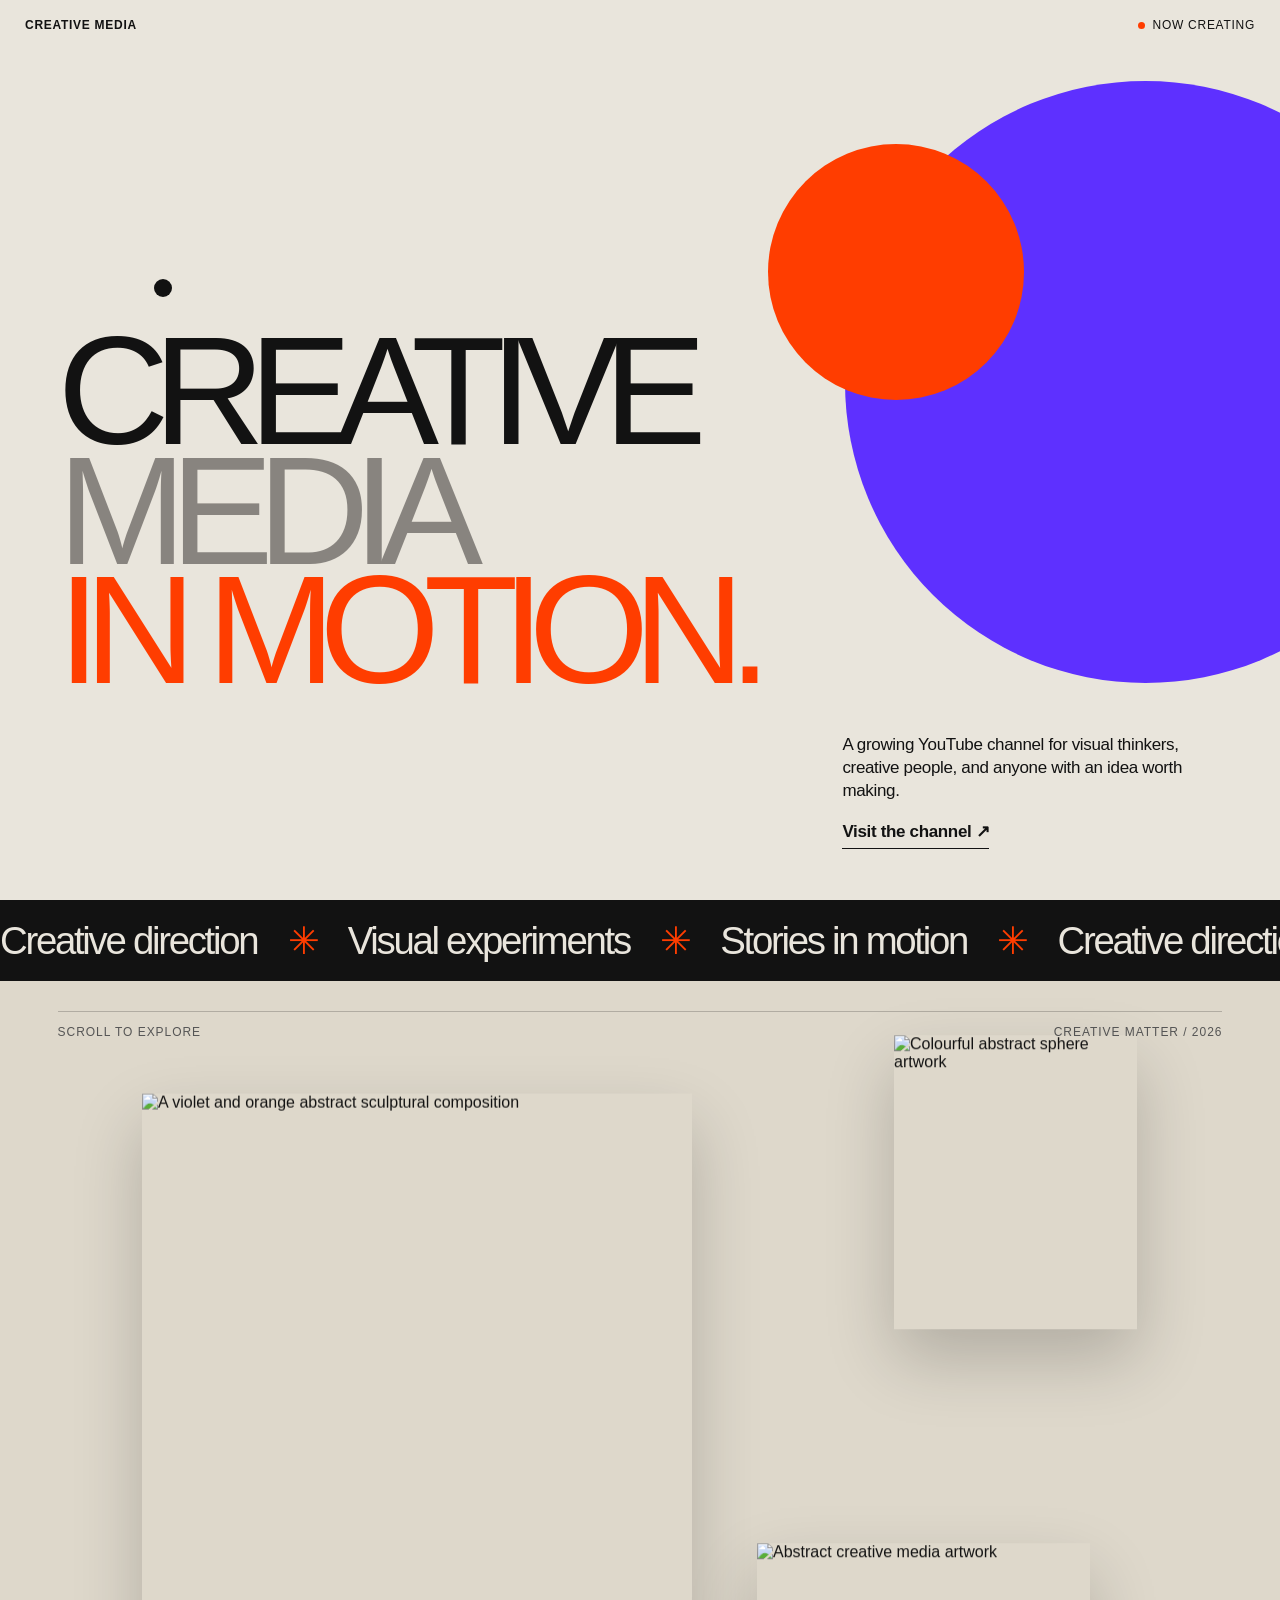
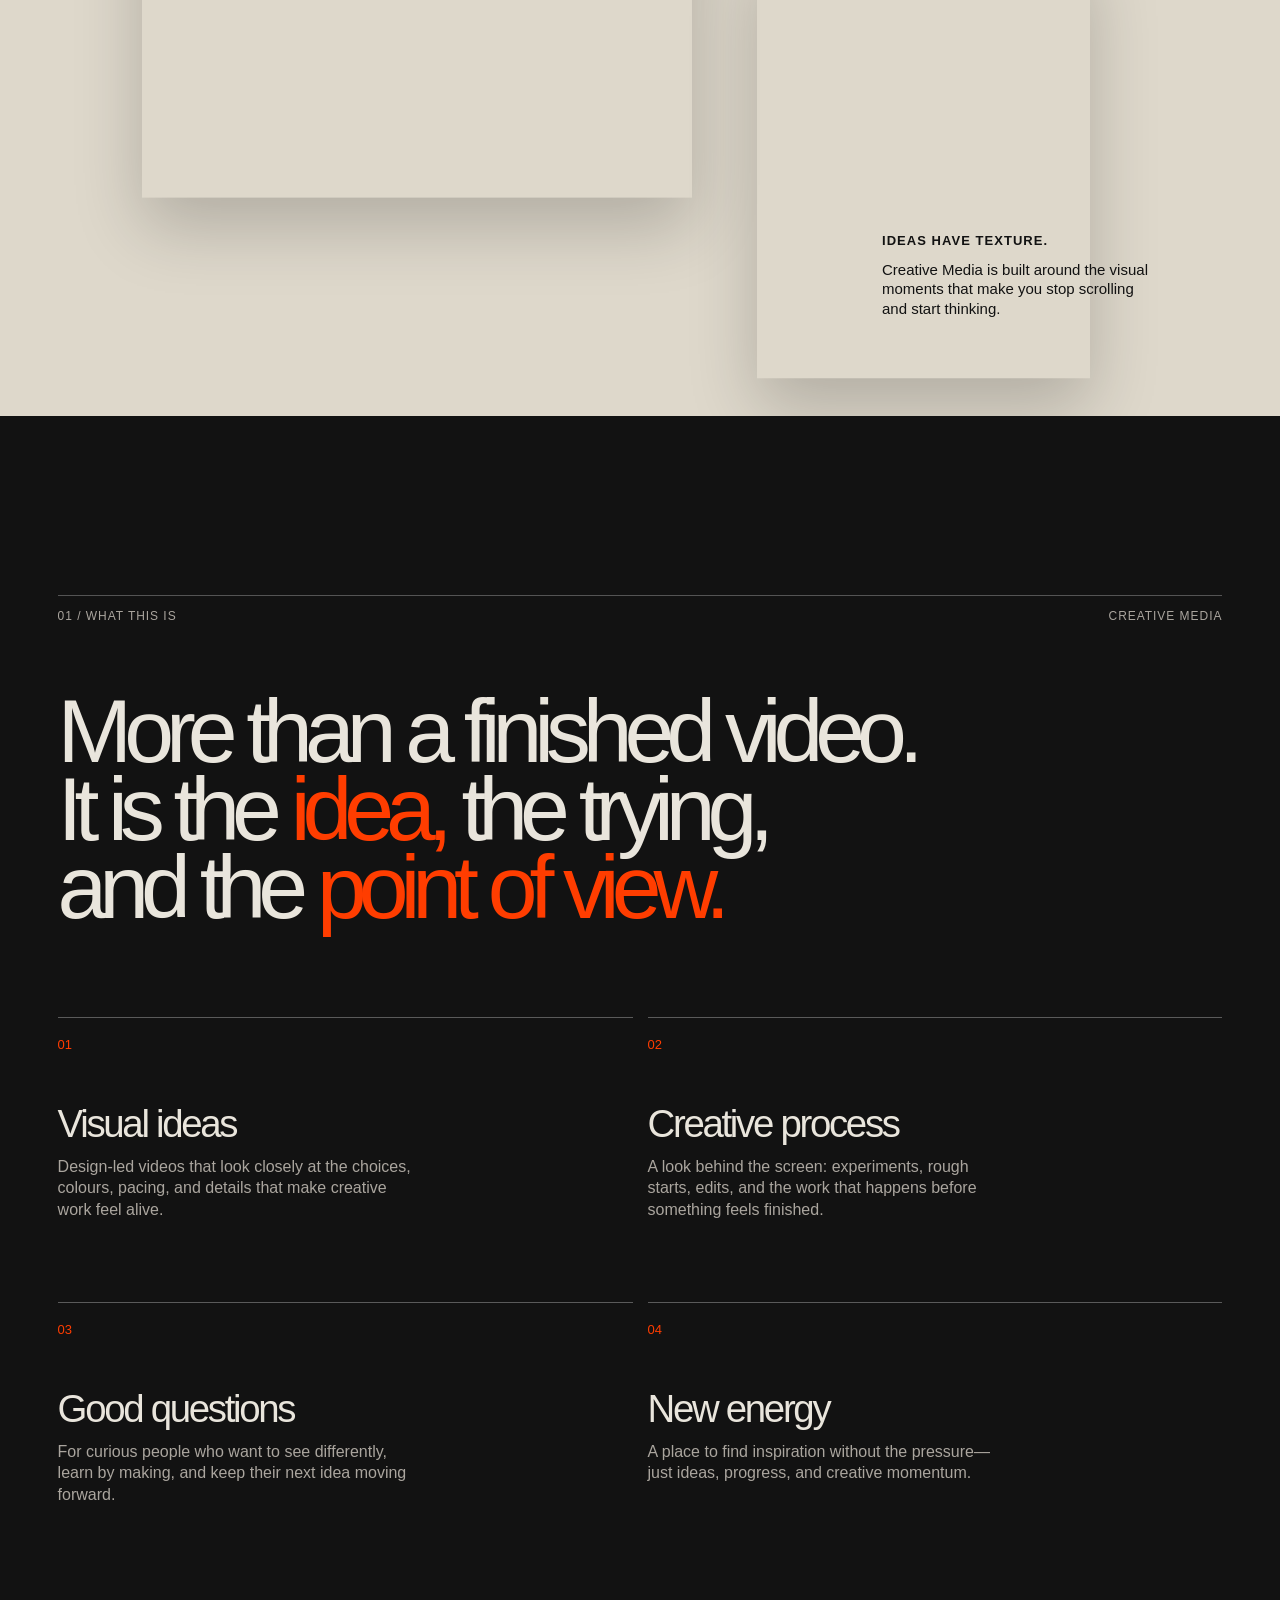
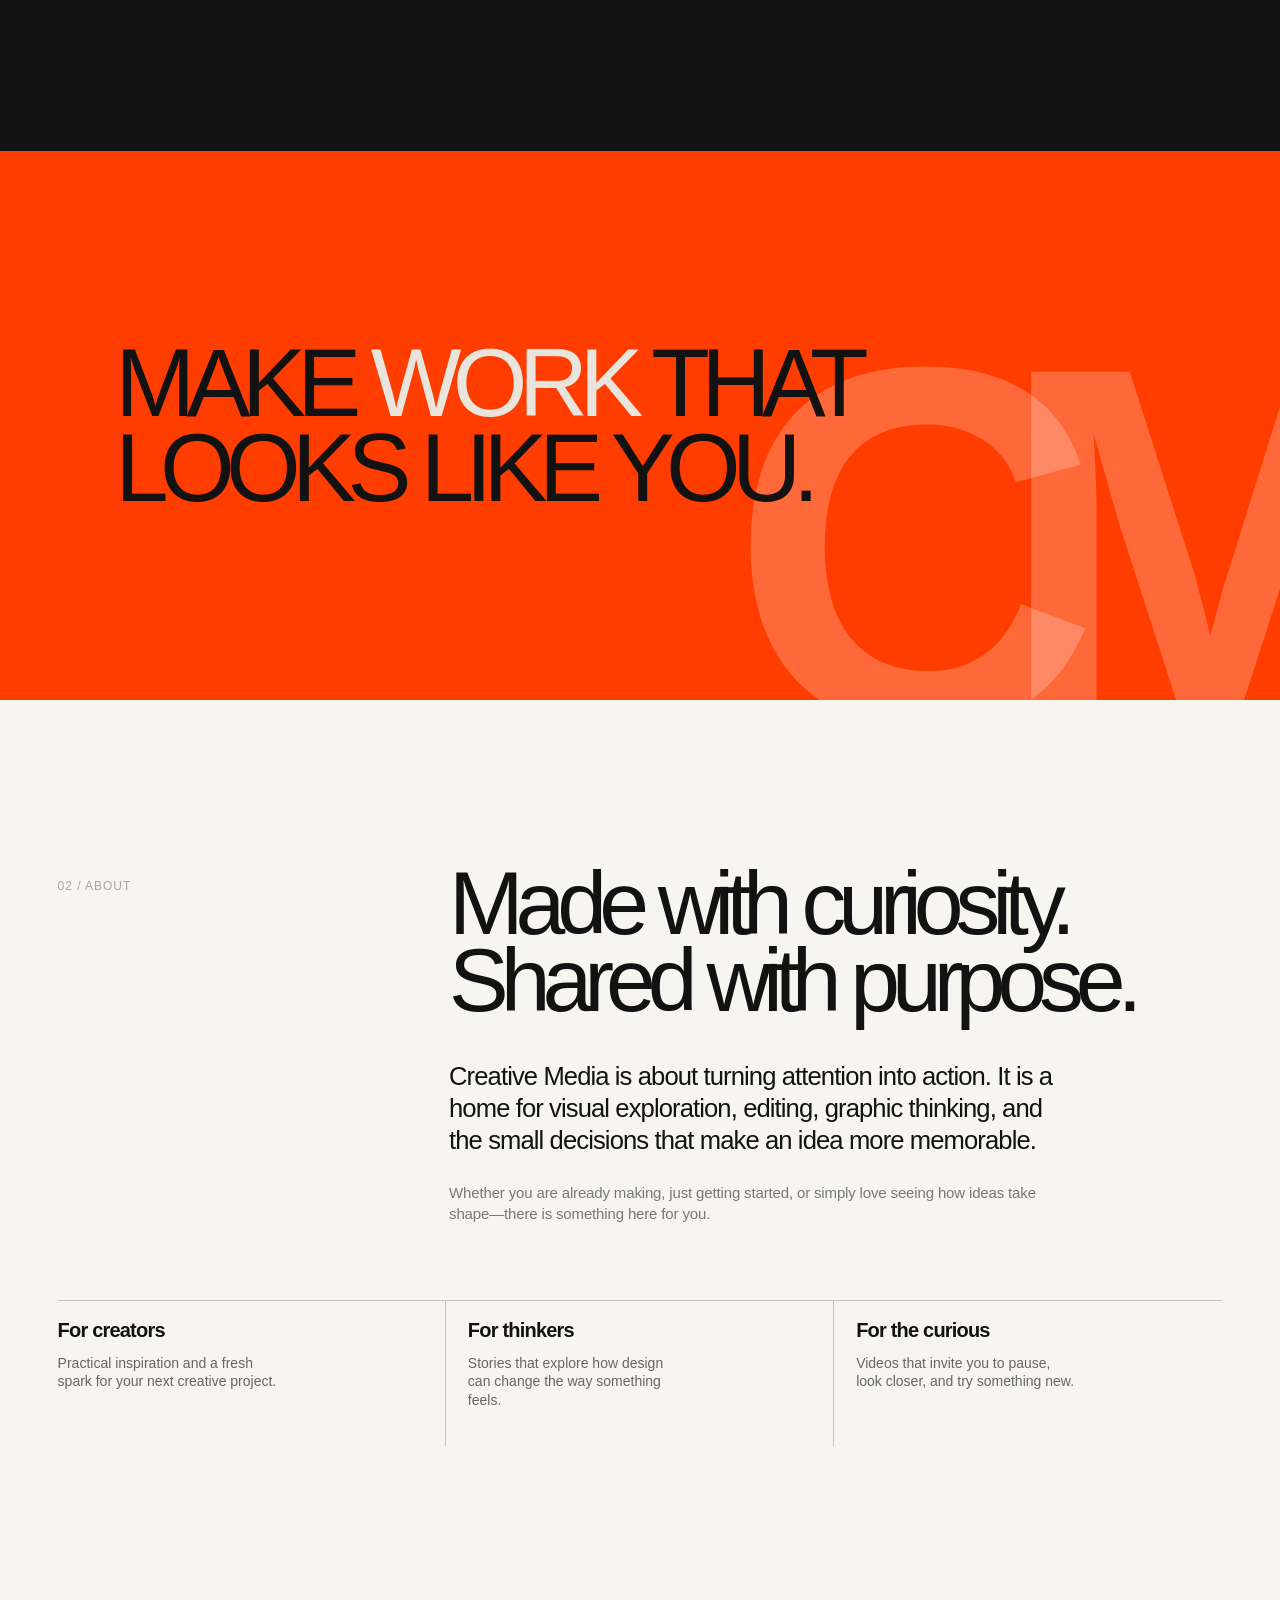
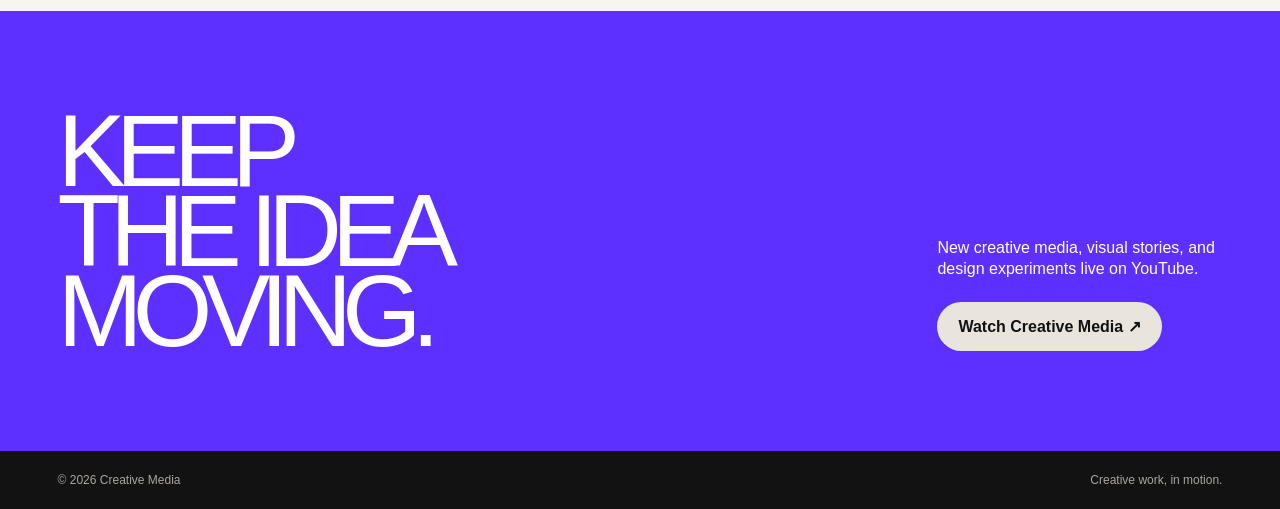
==== index.html @ ca5fa1f1 "Add files via upload" ====
<!doctype html>
<html lang="en">
<head>
  <meta charset="UTF-8" />
  <meta name="viewport" content="width=device-width, initial-scale=1.0" />
  <meta name="description" content="Creative Media: creative direction, visual experiments and stories in motion." />
  <title>Creative Media — Creative work, in motion.</title>
  <style>
    :root { --ink:#121212; --cream:#e9e5dc; --orange:#ff3d00; --violet:#5e30ff; --line:rgba(18,18,18,.22); }
    * { box-sizing:border-box } html { scroll-behavior:smooth } body { margin:0; overflow-x:hidden; color:var(--ink); background:var(--cream); font-family:Arial,Helvetica,sans-serif } a { color:inherit }
    .top { display:flex; justify-content:space-between; align-items:center; padding:18px 25px; font-size:12px; text-transform:uppercase; letter-spacing:.06em; position:absolute; width:100%; z-index:5; }.mark { font-weight:700; text-decoration:none }.live { display:flex; align-items:center; gap:8px }.live:before { content:""; width:7px; height:7px; border-radius:50%; background:var(--orange); animation:pulse 1.8s infinite }
    .hero { min-height:100vh; background:var(--cream); position:relative; overflow:hidden; display:flex; flex-direction:column; justify-content:end; padding:96px 4.5vw 4vw }.hero h1 { max-width:1280px; z-index:2; margin:0; font-weight:500; font-size:clamp(4.3rem,12.1vw,13rem); letter-spacing:-.105em; line-height:.77 }.hero h1 .soft { color:#88847f }.hero h1 .orange { color:var(--orange) }.hero-copy { position:relative; z-index:2; max-width:380px; margin:45px 0 0 auto; font-size:17px; line-height:1.35; letter-spacing:-.02em }.hero-copy a { display:inline-block; margin-top:18px; border-bottom:1px solid var(--ink); padding-bottom:4px; text-decoration:none; font-weight:bold }.hero-copy a:hover { color:var(--orange); border-color:var(--orange) }
    .shape { position:absolute; border-radius:50%; pointer-events:none }.shape-a { width:min(47vw,660px); height:min(47vw,660px); background:var(--violet); top:9%; right:-13%; animation:float 11s ease-in-out infinite }.shape-b { width:min(20vw,280px); height:min(20vw,280px); background:var(--orange); top:16%; right:20%; animation:float 9s ease-in-out -3s infinite }.shape-c { width:18px; height:18px; background:#111; top:31%; left:12%; animation:drift 8s ease-in-out infinite }
    .ticker { color:var(--cream); background:var(--ink); overflow:hidden; white-space:nowrap; padding:18px 0; font-size:clamp(1.5rem,3vw,3rem); letter-spacing:-.06em }.ticker span { display:inline-block; animation:marquee 18s linear infinite }.ticker b { color:var(--orange); font-weight:500; padding:0 22px }
    .float-gallery { min-height:115vh; position:relative; overflow:hidden; background:#ded8cb; padding:30px 4.5vw }.float-gallery .section-label { position:relative; z-index:2; border-color:var(--line); color:#555 }.floating-image { position:absolute; display:block; overflow:hidden; box-shadow:0 30px 65px rgba(0,0,0,.2); will-change:transform }.floating-image img { display:block; width:100%; height:100%; object-fit:cover }.float-one { width:min(43vw,590px); height:min(55vw,720px); top:17%; left:8%; z-index:1 }.float-two { width:min(26vw,355px); height:min(34vw,470px); top:42%; left:56%; z-index:3 }.float-three { width:min(19vw,250px); height:min(23vw,310px); top:8%; right:8%; z-index:2 }.float-three img { object-position:80% center }.gallery-caption { position:absolute; z-index:4; right:10%; bottom:8%; max-width:270px; font-size:15px; line-height:1.3 }.gallery-caption b { display:block; margin-bottom:10px; font-size:13px; text-transform:uppercase; letter-spacing:.08em }
    .intro { padding:clamp(90px,14vw,190px) 4.5vw; background:var(--ink); color:var(--cream) }.section-label { display:flex; justify-content:space-between; border-top:1px solid rgba(255,255,255,.28); padding-top:13px; color:#aaa59e; font-size:12px; text-transform:uppercase; letter-spacing:.08em }.intro h2 { max-width:1050px; margin:70px 0 0; font-weight:400; font-size:clamp(3rem,7vw,8rem); letter-spacing:-.09em; line-height:.87 }.intro h2 em { color:var(--orange); font-style:normal }.intro-grid { display:grid; grid-template-columns:1fr 1fr; gap:15px; margin-top:90px }.info { min-height:270px; border-top:1px solid rgba(255,255,255,.3); padding-top:17px }.info .number { color:var(--orange); font-size:13px }.info h3 { max-width:330px; margin:54px 0 14px; font-size:clamp(1.65rem,3vw,3rem); letter-spacing:-.06em; line-height:.9; font-weight:500 }.info p { max-width:360px; margin:0; color:#aaa59e; font-size:16px; line-height:1.35 }
    .statement { padding:clamp(100px,15vw,190px) 9vw; position:relative; background:var(--orange); overflow:hidden }.statement:after { content:"CM"; position:absolute; right:-.08em; bottom:-.2em; color:rgba(255,255,255,.22); font-size:clamp(16rem,40vw,42rem); font-weight:bold; letter-spacing:-.2em; line-height:1 }.statement p { position:relative; z-index:1; max-width:900px; margin:0; font-size:clamp(3rem,7.5vw,8.2rem); letter-spacing:-.09em; line-height:.88 }.statement p span { color:var(--cream) }
    .about { padding:clamp(90px,13vw,165px) 4.5vw; background:#f7f5ef }.about-grid { display:grid; grid-template-columns:.6fr 1.4fr; gap:60px }.about h2 { max-width:770px; margin:0; font-weight:500; font-size:clamp(3.2rem,7vw,7rem); letter-spacing:-.09em; line-height:.86 }.about-copy { max-width:610px; margin-top:42px; font-size:clamp(1.12rem,2vw,1.65rem); line-height:1.25; letter-spacing:-.035em }.about-copy small { display:block; margin-top:25px; color:#777; font-size:15px; line-height:1.4; letter-spacing:-.01em }.facts { margin-top:76px; display:grid; grid-template-columns:repeat(3,1fr); border-top:1px solid var(--line) }.fact { min-height:145px; padding:18px 22px 0 0; border-right:1px solid var(--line) }.fact:not(:first-child) { padding-left:22px }.fact:last-child { border:0 }.fact b { display:block; font-size:20px; letter-spacing:-.04em }.fact span { display:block; margin-top:12px; max-width:220px; font-size:14px; line-height:1.3; color:#666 }
    .watch { padding:100px 4.5vw; background:var(--violet); color:#fff; display:grid; grid-template-columns:1fr auto; align-items:end; gap:40px }.watch h2 { max-width:700px; margin:0; font-size:clamp(3.8rem,8vw,8rem); letter-spacing:-.1em; line-height:.78; font-weight:500 }.watch p { max-width:285px; margin:0 0 22px; font-size:16px; line-height:1.35 }.button { display:inline-flex; padding:15px 21px; border-radius:50px; color:var(--ink); background:var(--cream); text-decoration:none; font-weight:bold; transition:transform .2s }.button:hover { transform:translateY(-4px) } footer { display:flex; justify-content:space-between; padding:22px 4.5vw; font-size:12px; background:var(--ink); color:#aaa59e }
    @keyframes float { 50% { transform:translate(-20px,28px) scale(1.08) } } @keyframes drift { 50% { transform:translate(42px,-35px) } } @keyframes pulse { 50% { transform:scale(.45); opacity:.35 } } @keyframes marquee { to { transform:translateX(-50%) } } @media(prefers-reduced-motion:reduce){*{animation-duration:.001ms!important;scroll-behavior:auto!important}}
    @media(max-width:700px){.top{padding:17px}.hero,.intro,.about,.watch,.float-gallery{padding-left:20px;padding-right:20px}.hero{min-height:760px;padding-bottom:38px}.hero h1{font-size:clamp(4.1rem,17vw,7rem)}.shape-a{width:75vw;height:75vw;right:-24%;top:13%}.shape-b{width:34vw;height:34vw;right:15%;top:21%}.hero-copy{margin-top:44px;font-size:16px}.float-gallery{min-height:790px}.float-one{width:62vw;height:82vw;left:5%;top:18%}.float-two{width:43vw;height:57vw;left:50%;top:47%}.float-three{width:31vw;height:39vw;right:5%;top:9%}.gallery-caption{left:20px;right:auto;bottom:5%;max-width:225px}.intro-grid,.about-grid{grid-template-columns:1fr;gap:25px}.intro h2{margin-top:45px}.info h3{margin-top:32px}.facts{grid-template-columns:1fr;margin-top:48px}.fact,.fact:not(:first-child){min-height:auto;padding:18px 0;border-right:0;border-bottom:1px solid var(--line)}.watch{grid-template-columns:1fr}.watch p{margin:0}.statement{padding-left:20px;padding-right:20px}footer{padding:20px;gap:10px;flex-direction:column}}
  </style>
</head>
<body>
  <header class="top"><a class="mark" href="#top">Creative Media</a><span class="live">Now creating</span></header>
  <main id="top">
    <section class="hero"><i class="shape shape-a"></i><i class="shape shape-b"></i><i class="shape shape-c"></i><h1>CREATIVE<br /><span class="soft">MEDIA</span><br /><span class="orange">IN MOTION.</span></h1><div class="hero-copy">A growing YouTube channel for visual thinkers, creative people, and anyone with an idea worth making.<br /><a href="https://www.youtube.com/@CreativeMedia1290" target="_blank" rel="noopener">Visit the channel ↗</a></div></section>
    <div class="ticker"><span>Creative direction <b>✳</b> Visual experiments <b>✳</b> Stories in motion <b>✳</b> Creative direction <b>✳</b> Visual experiments <b>✳</b> Stories in motion <b>✳</b></span></div>
    <section class="float-gallery" aria-label="Creative Media visual world"><div class="section-label"><span>Scroll to explore</span><span>Creative matter / 2026</span></div><figure class="floating-image float-one" data-float="-0.13"><img src="assets/creative-orbit.png" alt="A violet and orange abstract sculptural composition" /></figure><figure class="floating-image float-two" data-float="0.1"><img src="assets/creative-orbit.png" alt="Abstract creative media artwork" /></figure><figure class="floating-image float-three" data-float="-0.08"><img src="assets/creative-orbit.png" alt="Colourful abstract sphere artwork" /></figure><p class="gallery-caption"><b>Ideas have texture.</b>Creative Media is built around the visual moments that make you stop scrolling and start thinking.</p></section>
    <section class="intro"><div class="section-label"><span>01 / What this is</span><span>Creative Media</span></div><h2>More than a finished video.<br />It is the <em>idea,</em> the trying,<br />and the <em>point of view.</em></h2><div class="intro-grid"><article class="info"><span class="number">01</span><h3>Visual ideas</h3><p>Design-led videos that look closely at the choices, colours, pacing, and details that make creative work feel alive.</p></article><article class="info"><span class="number">02</span><h3>Creative process</h3><p>A look behind the screen: experiments, rough starts, edits, and the work that happens before something feels finished.</p></article><article class="info"><span class="number">03</span><h3>Good questions</h3><p>For curious people who want to see differently, learn by making, and keep their next idea moving forward.</p></article><article class="info"><span class="number">04</span><h3>New energy</h3><p>A place to find inspiration without the pressure—just ideas, progress, and creative momentum.</p></article></div></section>
    <section class="statement"><p>MAKE <span>WORK</span> THAT LOOKS LIKE YOU.</p></section>
    <section class="about"><div class="about-grid"><div class="section-label"><span>02 / About</span></div><div><h2>Made with curiosity. Shared with purpose.</h2><div class="about-copy">Creative Media is about turning attention into action. It is a home for visual exploration, editing, graphic thinking, and the small decisions that make an idea more memorable.<small>Whether you are already making, just getting started, or simply love seeing how ideas take shape—there is something here for you.</small></div></div></div><div class="facts"><div class="fact"><b>For creators</b><span>Practical inspiration and a fresh spark for your next creative project.</span></div><div class="fact"><b>For thinkers</b><span>Stories that explore how design can change the way something feels.</span></div><div class="fact"><b>For the curious</b><span>Videos that invite you to pause, look closer, and try something new.</span></div></div></section>
    <section class="watch"><h2>KEEP<br />THE IDEA<br />MOVING.</h2><div><p>New creative media, visual stories, and design experiments live on YouTube.</p><a class="button" href="https://www.youtube.com/@CreativeMedia1290" target="_blank" rel="noopener">Watch Creative Media ↗</a></div></section>
  </main>
  <footer><span>© 2026 Creative Media</span><span>Creative work, in motion.</span></footer>
  <script>
    (() => {
      if (window.matchMedia('(prefers-reduced-motion: reduce)').matches) return;
      const items = document.querySelectorAll('[data-float]');
      let ticking = false;
      const update = () => {
        const mid = window.innerHeight / 2;
        items.forEach((item) => {
          const amount = Number(item.dataset.float) || 0;
          const offset = (item.getBoundingClientRect().top - mid) * amount;
          item.style.transform = `translate3d(0, ${offset.toFixed(1)}px, 0)`;
        });
        ticking = false;
      };
      const requestUpdate = () => { if (!ticking) { ticking = true; requestAnimationFrame(update); } };
      window.addEventListener('scroll', requestUpdate, { passive: true });
      window.addEventListener('resize', requestUpdate);
      requestUpdate();
    })();
  </script>
</body>
</html>
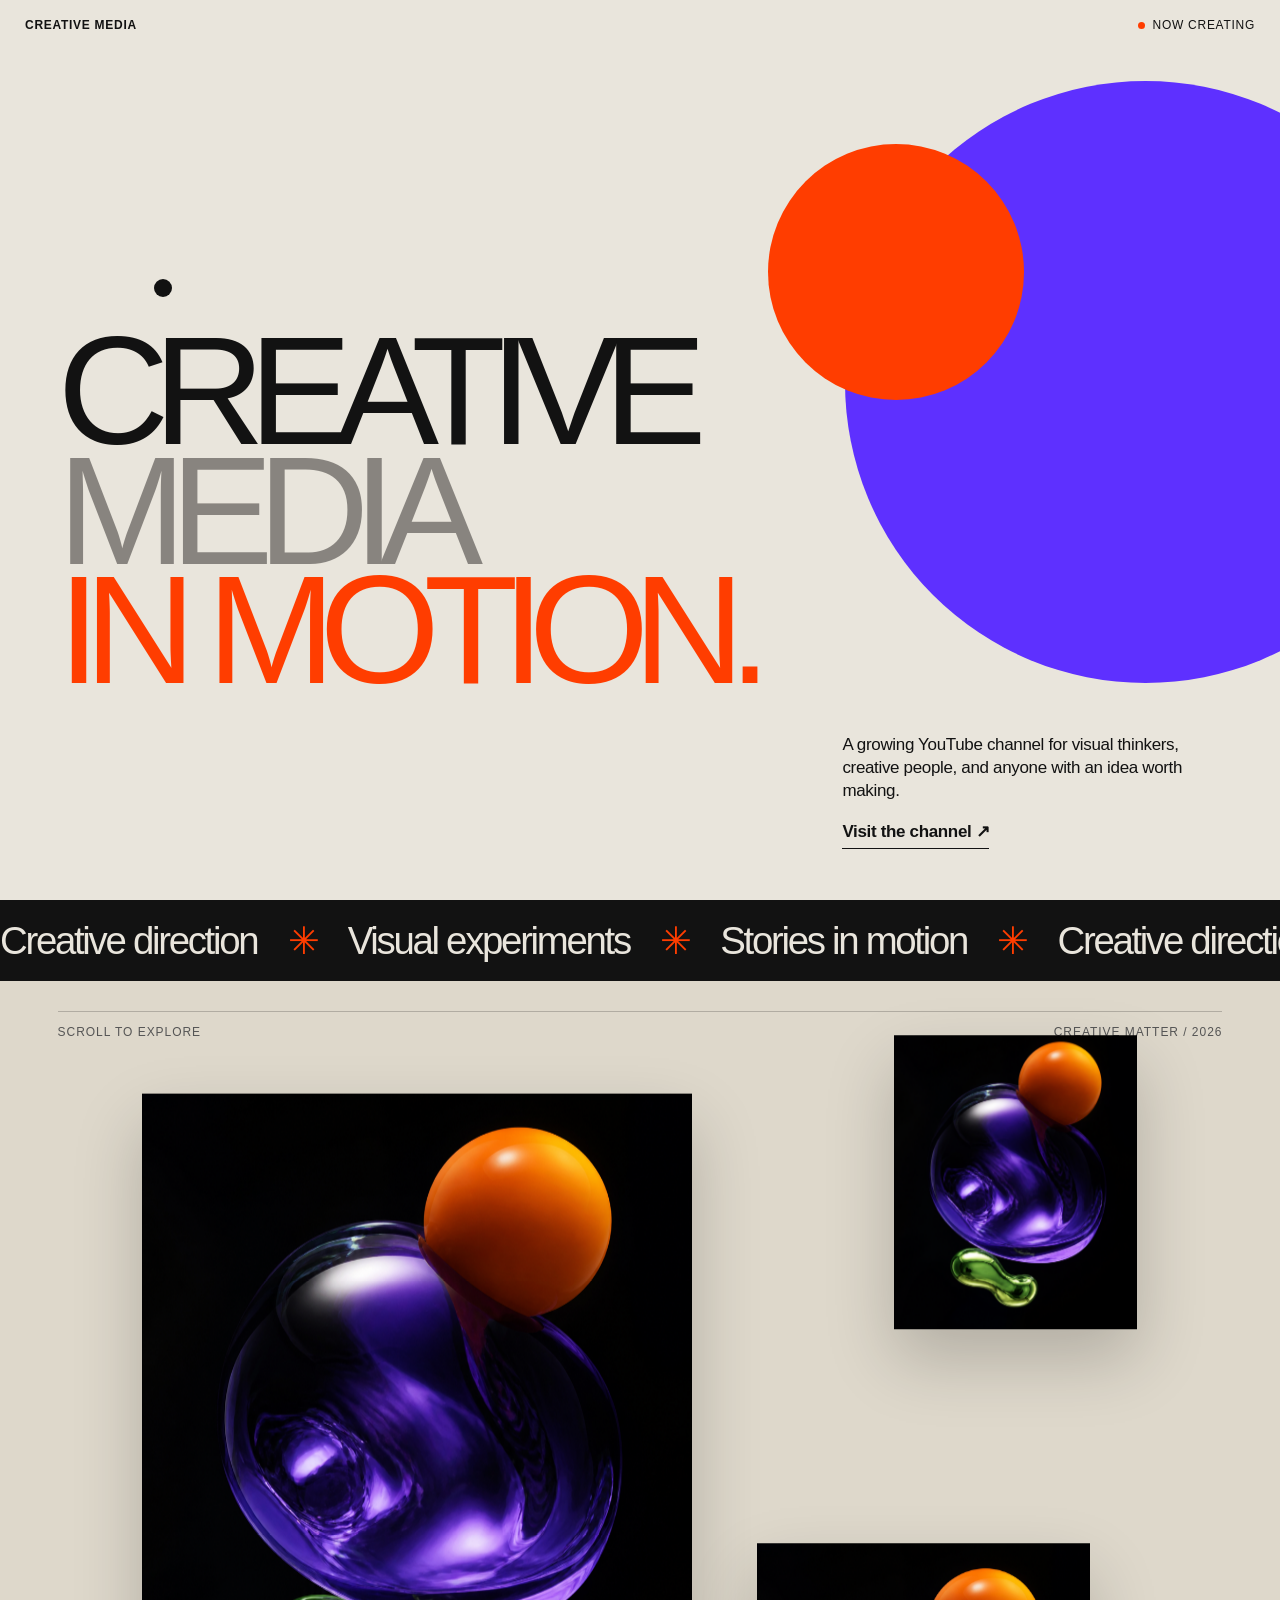
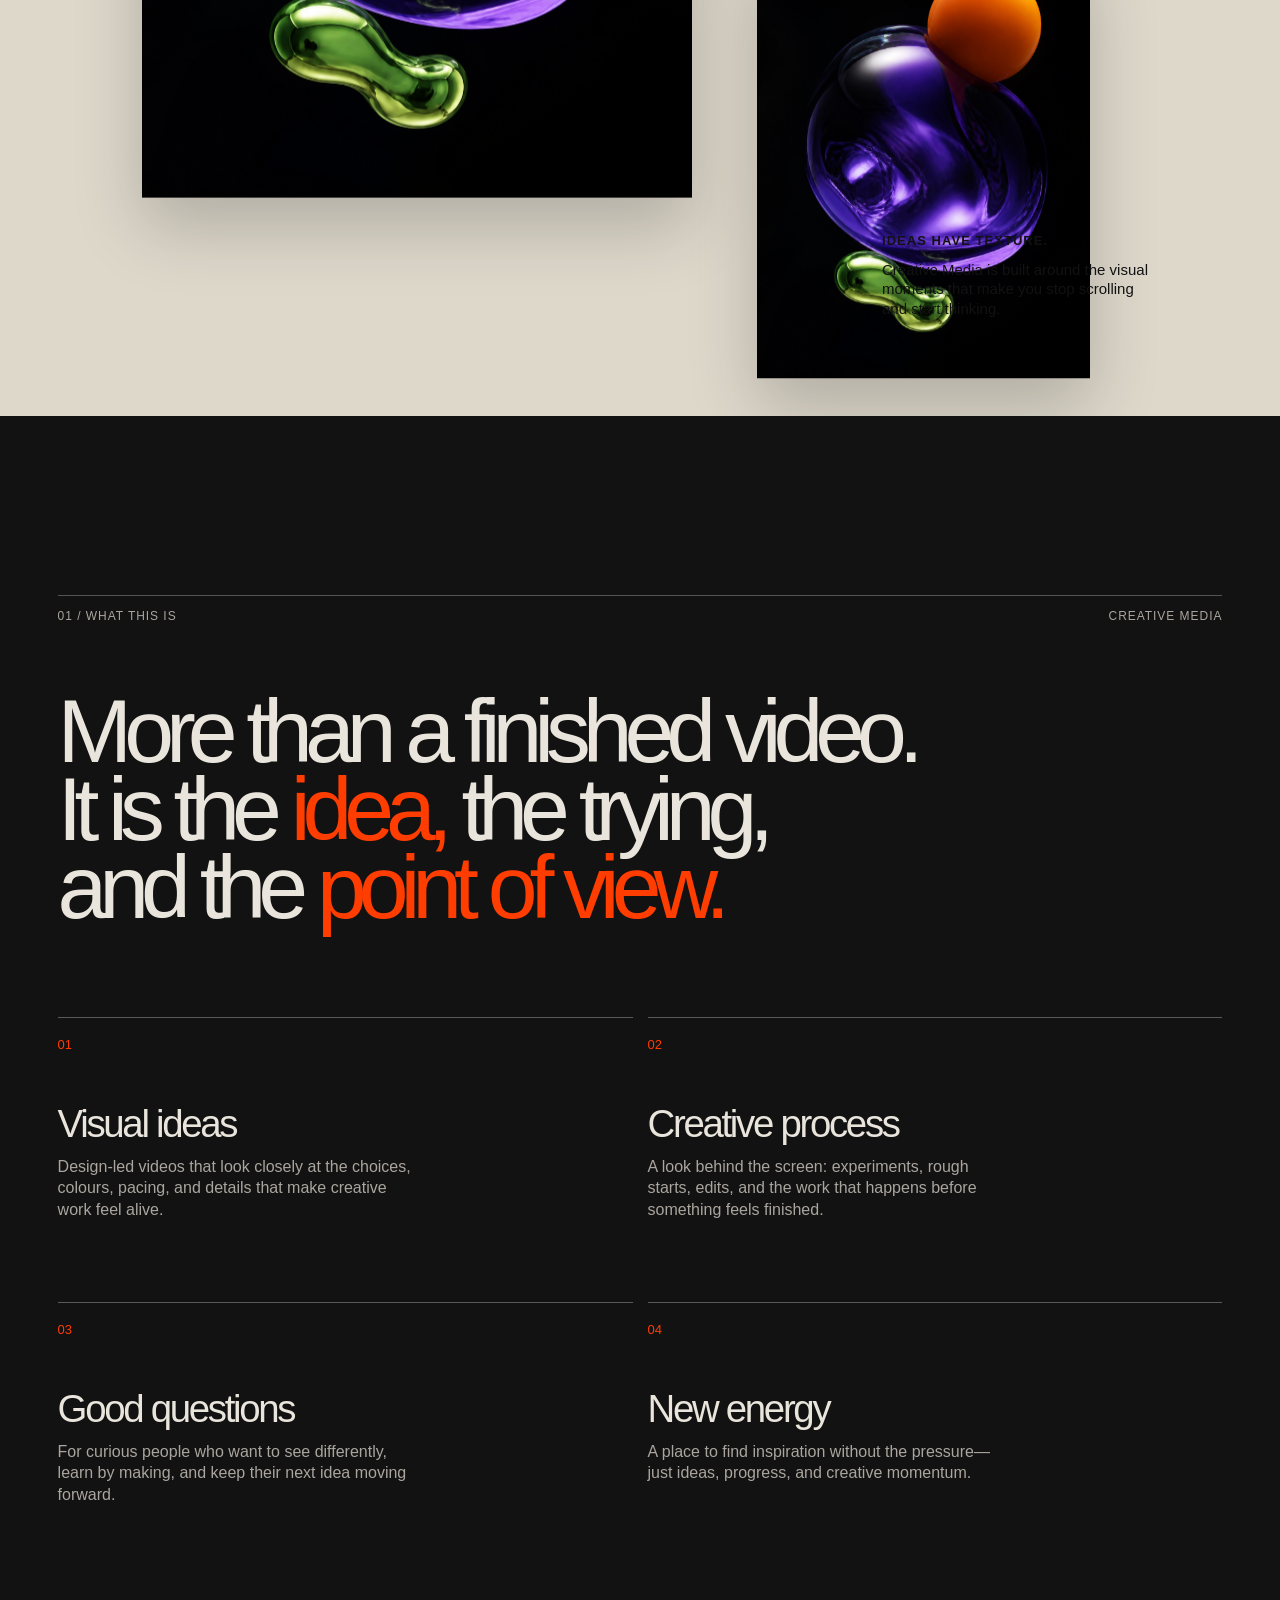
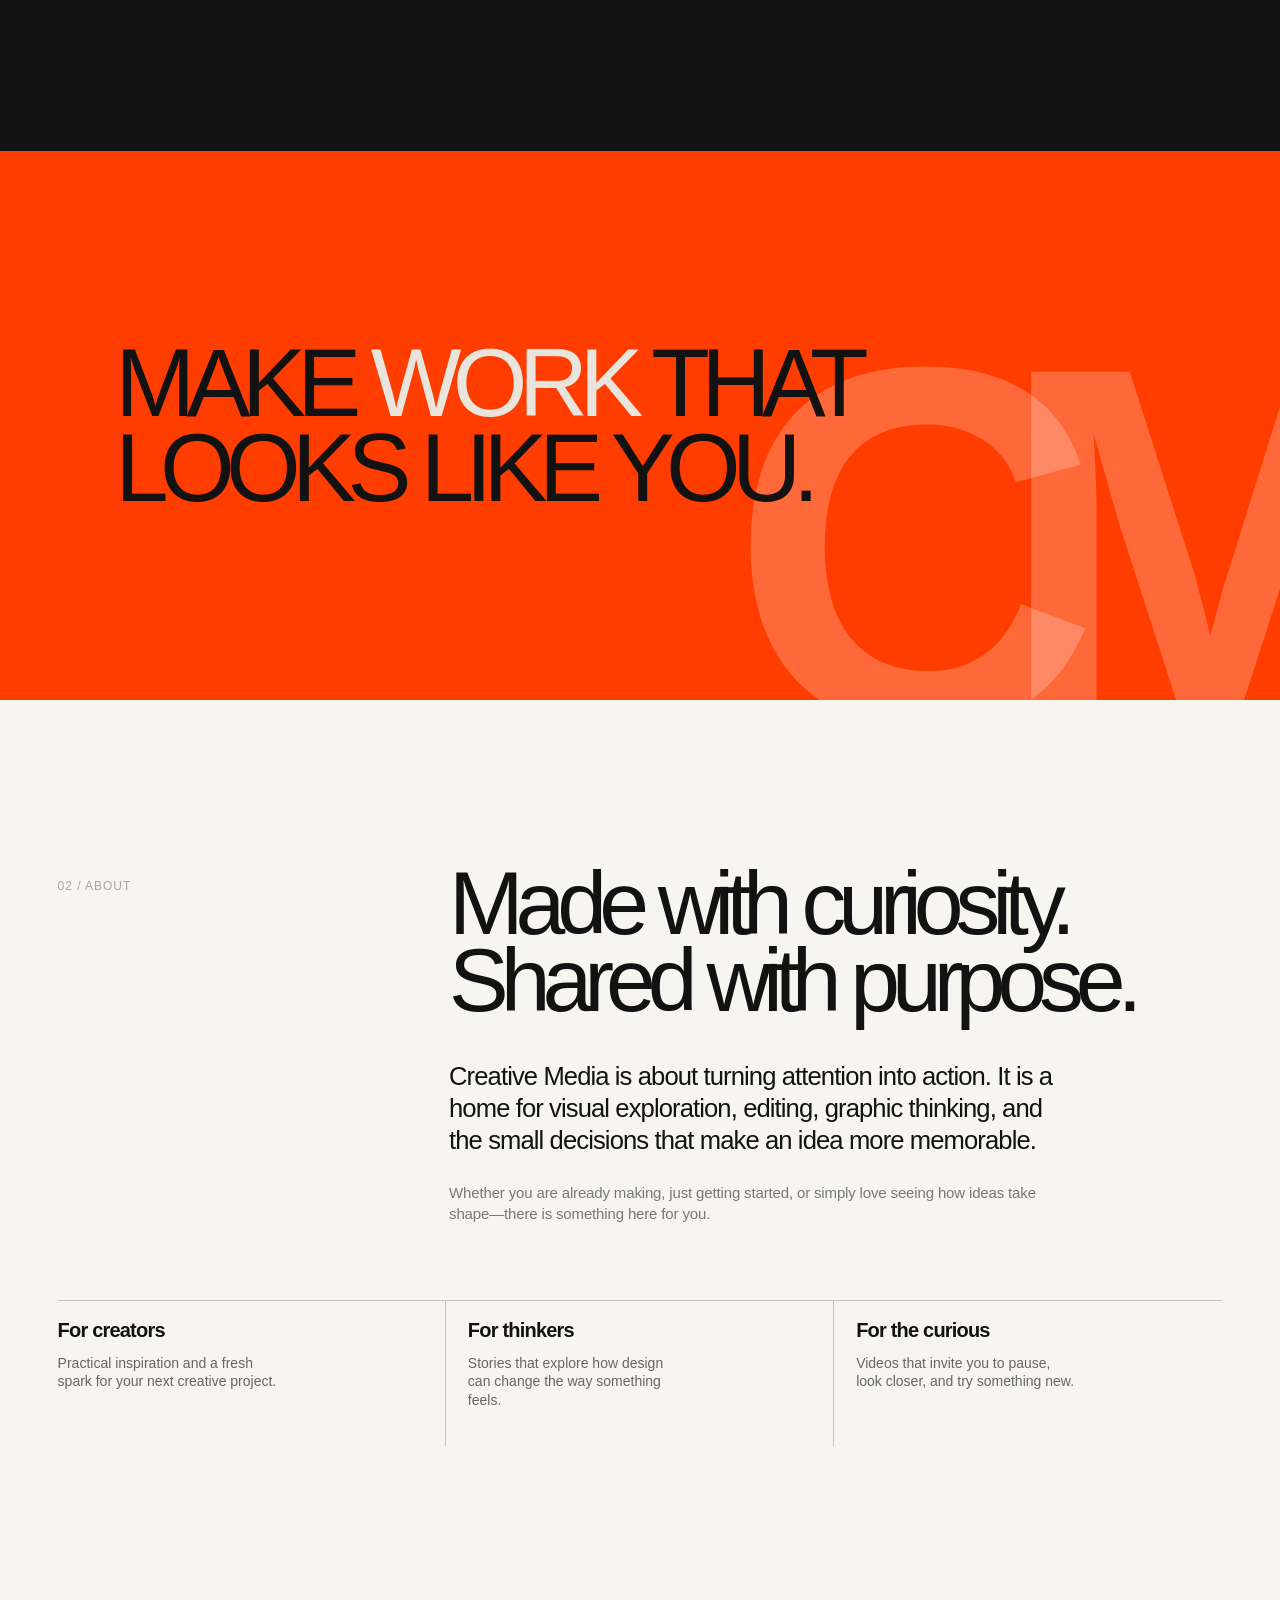
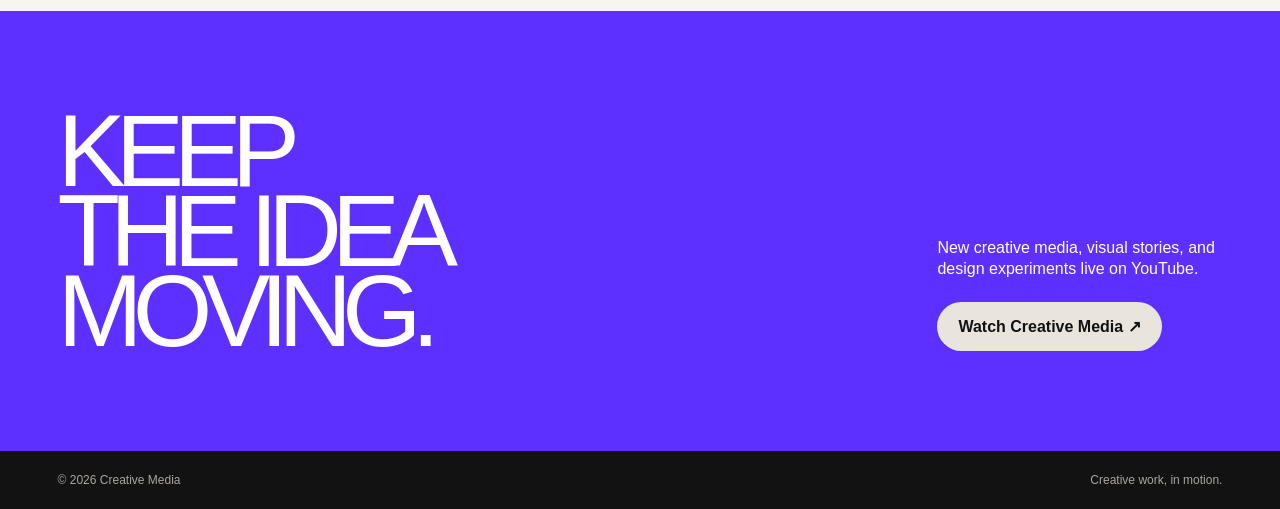
==== commit 4858760f: "Add files via upload" ====
--- a/index.html
+++ b/index.html
@@ -26,7 +26,7 @@
   <main id="top">
     <section class="hero"><i class="shape shape-a"></i><i class="shape shape-b"></i><i class="shape shape-c"></i><h1>CREATIVE<br /><span class="soft">MEDIA</span><br /><span class="orange">IN MOTION.</span></h1><div class="hero-copy">A growing YouTube channel for visual thinkers, creative people, and anyone with an idea worth making.<br /><a href="https://www.youtube.com/@CreativeMedia1290" target="_blank" rel="noopener">Visit the channel ↗</a></div></section>
     <div class="ticker"><span>Creative direction <b>✳</b> Visual experiments <b>✳</b> Stories in motion <b>✳</b> Creative direction <b>✳</b> Visual experiments <b>✳</b> Stories in motion <b>✳</b></span></div>
-    <section class="float-gallery" aria-label="Creative Media visual world"><div class="section-label"><span>Scroll to explore</span><span>Creative matter / 2026</span></div><figure class="floating-image float-one" data-float="-0.13"><img src="assets/creative-orbit.png" alt="A violet and orange abstract sculptural composition" /></figure><figure class="floating-image float-two" data-float="0.1"><img src="assets/creative-orbit.png" alt="Abstract creative media artwork" /></figure><figure class="floating-image float-three" data-float="-0.08"><img src="assets/creative-orbit.png" alt="Colourful abstract sphere artwork" /></figure><p class="gallery-caption"><b>Ideas have texture.</b>Creative Media is built around the visual moments that make you stop scrolling and start thinking.</p></section>
+    <section class="float-gallery" aria-label="Creative Media visual world"><div class="section-label"><span>Scroll to explore</span><span>Creative matter / 2026</span></div><figure class="floating-image float-one" data-float="-0.13"><img src="creative-orbit.png" alt="A violet and orange abstract sculptural composition" /></figure><figure class="floating-image float-two" data-float="0.1"><img src="creative-orbit.png" alt="Abstract creative media artwork" /></figure><figure class="floating-image float-three" data-float="-0.08"><img src="creative-orbit.png" alt="Colourful abstract sphere artwork" /></figure><p class="gallery-caption"><b>Ideas have texture.</b>Creative Media is built around the visual moments that make you stop scrolling and start thinking.</p></section>
     <section class="intro"><div class="section-label"><span>01 / What this is</span><span>Creative Media</span></div><h2>More than a finished video.<br />It is the <em>idea,</em> the trying,<br />and the <em>point of view.</em></h2><div class="intro-grid"><article class="info"><span class="number">01</span><h3>Visual ideas</h3><p>Design-led videos that look closely at the choices, colours, pacing, and details that make creative work feel alive.</p></article><article class="info"><span class="number">02</span><h3>Creative process</h3><p>A look behind the screen: experiments, rough starts, edits, and the work that happens before something feels finished.</p></article><article class="info"><span class="number">03</span><h3>Good questions</h3><p>For curious people who want to see differently, learn by making, and keep their next idea moving forward.</p></article><article class="info"><span class="number">04</span><h3>New energy</h3><p>A place to find inspiration without the pressure—just ideas, progress, and creative momentum.</p></article></div></section>
     <section class="statement"><p>MAKE <span>WORK</span> THAT LOOKS LIKE YOU.</p></section>
     <section class="about"><div class="about-grid"><div class="section-label"><span>02 / About</span></div><div><h2>Made with curiosity. Shared with purpose.</h2><div class="about-copy">Creative Media is about turning attention into action. It is a home for visual exploration, editing, graphic thinking, and the small decisions that make an idea more memorable.<small>Whether you are already making, just getting started, or simply love seeing how ideas take shape—there is something here for you.</small></div></div></div><div class="facts"><div class="fact"><b>For creators</b><span>Practical inspiration and a fresh spark for your next creative project.</span></div><div class="fact"><b>For thinkers</b><span>Stories that explore how design can change the way something feels.</span></div><div class="fact"><b>For the curious</b><span>Videos that invite you to pause, look closer, and try something new.</span></div></div></section>
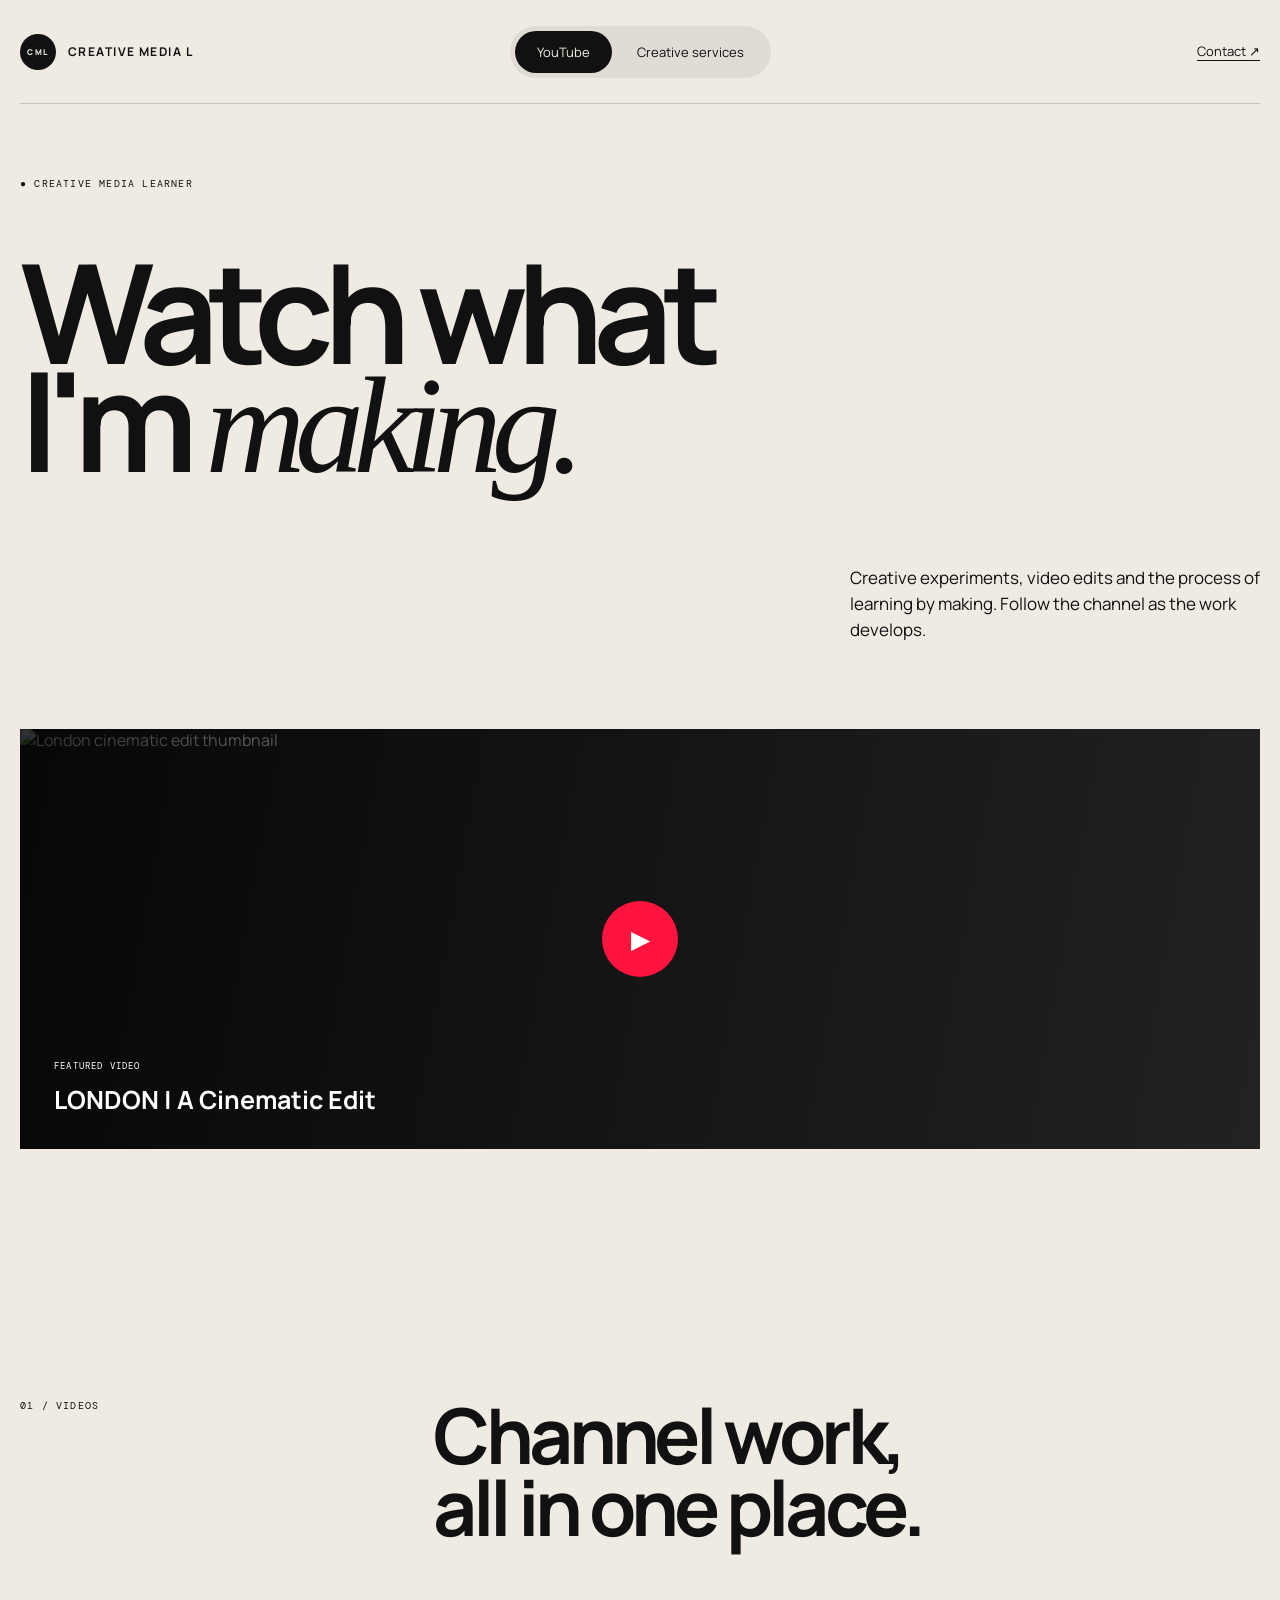
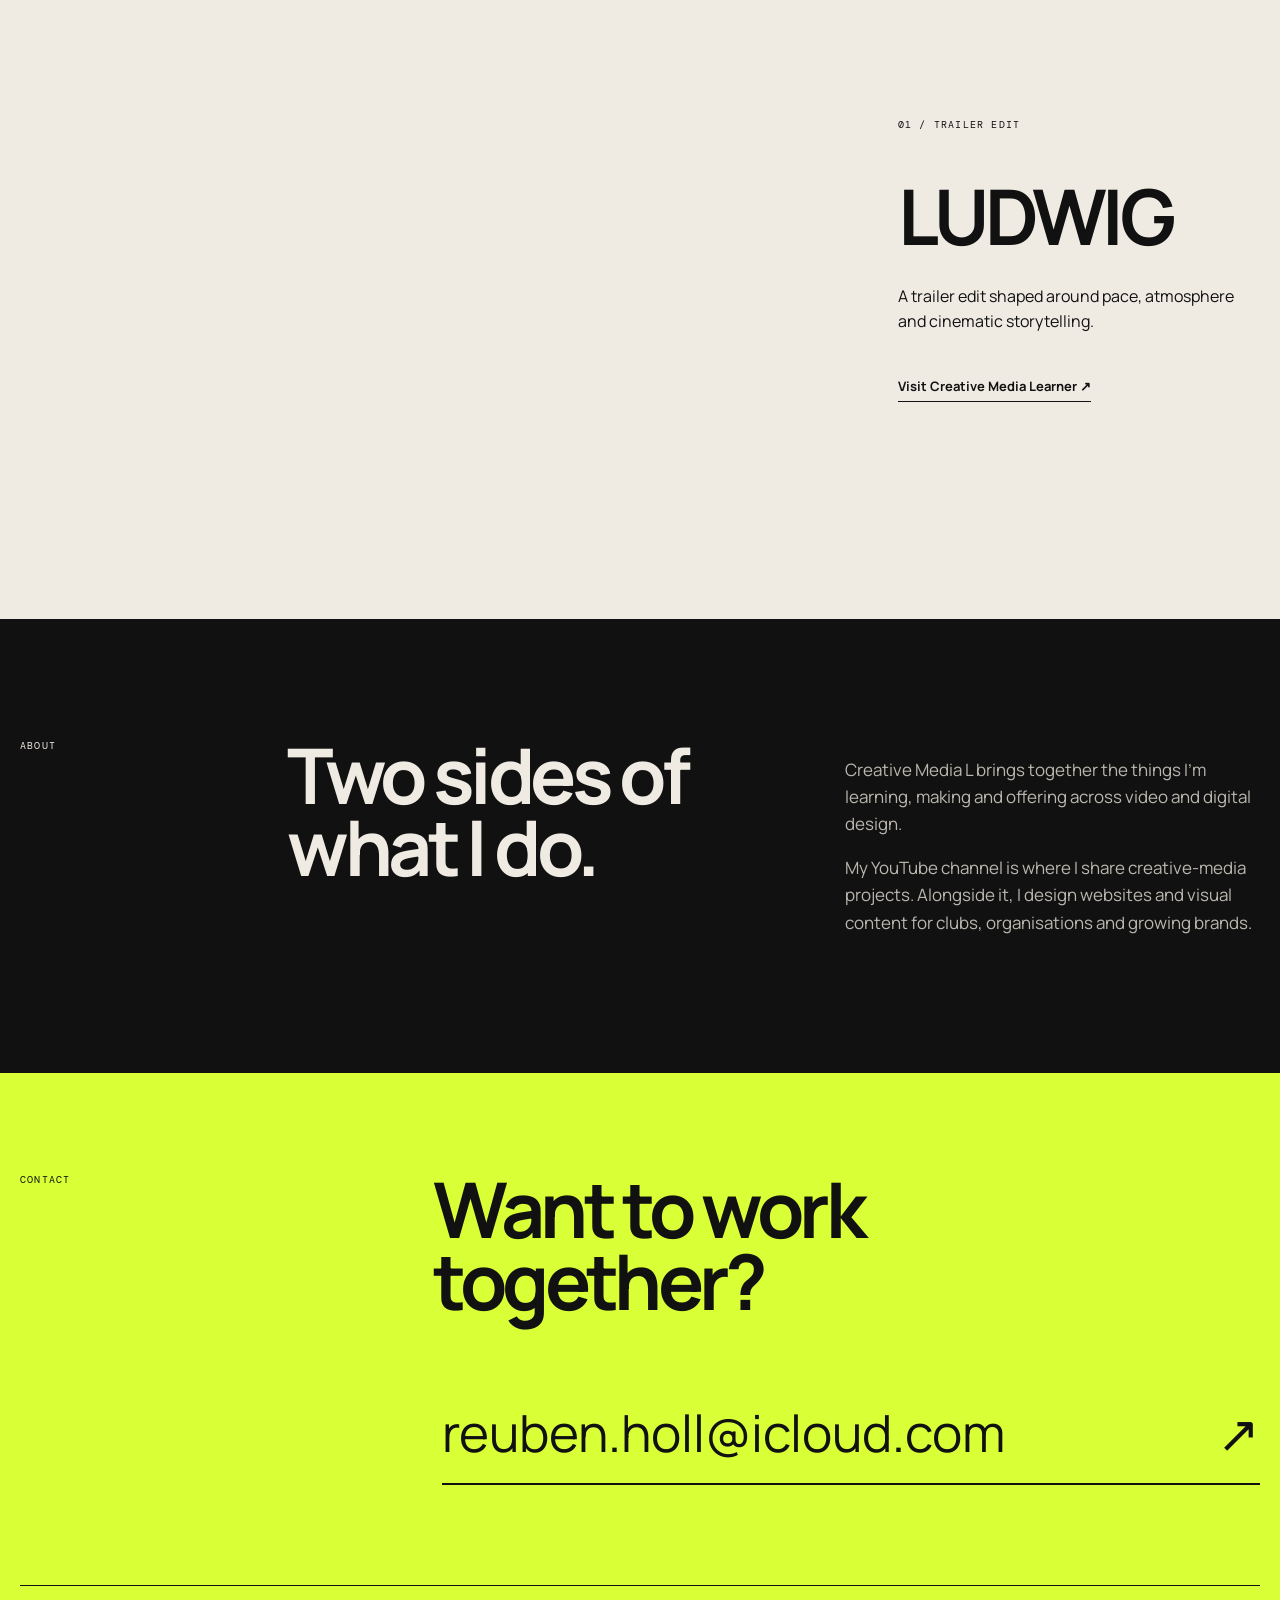
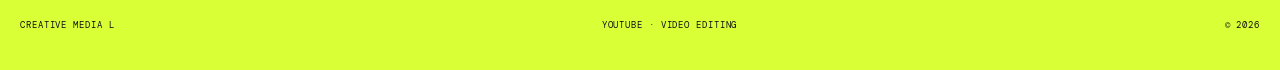
==== commit 8b7d39fc: "Add files via upload" ====
--- a/index.html
+++ b/index.html
@@ -1,57 +1,7 @@
-<!doctype html>
-<html lang="en">
-<head>
-  <meta charset="UTF-8" />
-  <meta name="viewport" content="width=device-width, initial-scale=1.0" />
-  <meta name="description" content="Creative Media: creative direction, visual experiments and stories in motion." />
-  <title>Creative Media — Creative work, in motion.</title>
-  <style>
-    :root { --ink:#121212; --cream:#e9e5dc; --orange:#ff3d00; --violet:#5e30ff; --line:rgba(18,18,18,.22); }
-    * { box-sizing:border-box } html { scroll-behavior:smooth } body { margin:0; overflow-x:hidden; color:var(--ink); background:var(--cream); font-family:Arial,Helvetica,sans-serif } a { color:inherit }
-    .top { display:flex; justify-content:space-between; align-items:center; padding:18px 25px; font-size:12px; text-transform:uppercase; letter-spacing:.06em; position:absolute; width:100%; z-index:5; }.mark { font-weight:700; text-decoration:none }.live { display:flex; align-items:center; gap:8px }.live:before { content:""; width:7px; height:7px; border-radius:50%; background:var(--orange); animation:pulse 1.8s infinite }
-    .hero { min-height:100vh; background:var(--cream); position:relative; overflow:hidden; display:flex; flex-direction:column; justify-content:end; padding:96px 4.5vw 4vw }.hero h1 { max-width:1280px; z-index:2; margin:0; font-weight:500; font-size:clamp(4.3rem,12.1vw,13rem); letter-spacing:-.105em; line-height:.77 }.hero h1 .soft { color:#88847f }.hero h1 .orange { color:var(--orange) }.hero-copy { position:relative; z-index:2; max-width:380px; margin:45px 0 0 auto; font-size:17px; line-height:1.35; letter-spacing:-.02em }.hero-copy a { display:inline-block; margin-top:18px; border-bottom:1px solid var(--ink); padding-bottom:4px; text-decoration:none; font-weight:bold }.hero-copy a:hover { color:var(--orange); border-color:var(--orange) }
-    .shape { position:absolute; border-radius:50%; pointer-events:none }.shape-a { width:min(47vw,660px); height:min(47vw,660px); background:var(--violet); top:9%; right:-13%; animation:float 11s ease-in-out infinite }.shape-b { width:min(20vw,280px); height:min(20vw,280px); background:var(--orange); top:16%; right:20%; animation:float 9s ease-in-out -3s infinite }.shape-c { width:18px; height:18px; background:#111; top:31%; left:12%; animation:drift 8s ease-in-out infinite }
-    .ticker { color:var(--cream); background:var(--ink); overflow:hidden; white-space:nowrap; padding:18px 0; font-size:clamp(1.5rem,3vw,3rem); letter-spacing:-.06em }.ticker span { display:inline-block; animation:marquee 18s linear infinite }.ticker b { color:var(--orange); font-weight:500; padding:0 22px }
-    .float-gallery { min-height:115vh; position:relative; overflow:hidden; background:#ded8cb; padding:30px 4.5vw }.float-gallery .section-label { position:relative; z-index:2; border-color:var(--line); color:#555 }.floating-image { position:absolute; display:block; overflow:hidden; box-shadow:0 30px 65px rgba(0,0,0,.2); will-change:transform }.floating-image img { display:block; width:100%; height:100%; object-fit:cover }.float-one { width:min(43vw,590px); height:min(55vw,720px); top:17%; left:8%; z-index:1 }.float-two { width:min(26vw,355px); height:min(34vw,470px); top:42%; left:56%; z-index:3 }.float-three { width:min(19vw,250px); height:min(23vw,310px); top:8%; right:8%; z-index:2 }.float-three img { object-position:80% center }.gallery-caption { position:absolute; z-index:4; right:10%; bottom:8%; max-width:270px; font-size:15px; line-height:1.3 }.gallery-caption b { display:block; margin-bottom:10px; font-size:13px; text-transform:uppercase; letter-spacing:.08em }
-    .intro { padding:clamp(90px,14vw,190px) 4.5vw; background:var(--ink); color:var(--cream) }.section-label { display:flex; justify-content:space-between; border-top:1px solid rgba(255,255,255,.28); padding-top:13px; color:#aaa59e; font-size:12px; text-transform:uppercase; letter-spacing:.08em }.intro h2 { max-width:1050px; margin:70px 0 0; font-weight:400; font-size:clamp(3rem,7vw,8rem); letter-spacing:-.09em; line-height:.87 }.intro h2 em { color:var(--orange); font-style:normal }.intro-grid { display:grid; grid-template-columns:1fr 1fr; gap:15px; margin-top:90px }.info { min-height:270px; border-top:1px solid rgba(255,255,255,.3); padding-top:17px }.info .number { color:var(--orange); font-size:13px }.info h3 { max-width:330px; margin:54px 0 14px; font-size:clamp(1.65rem,3vw,3rem); letter-spacing:-.06em; line-height:.9; font-weight:500 }.info p { max-width:360px; margin:0; color:#aaa59e; font-size:16px; line-height:1.35 }
-    .statement { padding:clamp(100px,15vw,190px) 9vw; position:relative; background:var(--orange); overflow:hidden }.statement:after { content:"CM"; position:absolute; right:-.08em; bottom:-.2em; color:rgba(255,255,255,.22); font-size:clamp(16rem,40vw,42rem); font-weight:bold; letter-spacing:-.2em; line-height:1 }.statement p { position:relative; z-index:1; max-width:900px; margin:0; font-size:clamp(3rem,7.5vw,8.2rem); letter-spacing:-.09em; line-height:.88 }.statement p span { color:var(--cream) }
-    .about { padding:clamp(90px,13vw,165px) 4.5vw; background:#f7f5ef }.about-grid { display:grid; grid-template-columns:.6fr 1.4fr; gap:60px }.about h2 { max-width:770px; margin:0; font-weight:500; font-size:clamp(3.2rem,7vw,7rem); letter-spacing:-.09em; line-height:.86 }.about-copy { max-width:610px; margin-top:42px; font-size:clamp(1.12rem,2vw,1.65rem); line-height:1.25; letter-spacing:-.035em }.about-copy small { display:block; margin-top:25px; color:#777; font-size:15px; line-height:1.4; letter-spacing:-.01em }.facts { margin-top:76px; display:grid; grid-template-columns:repeat(3,1fr); border-top:1px solid var(--line) }.fact { min-height:145px; padding:18px 22px 0 0; border-right:1px solid var(--line) }.fact:not(:first-child) { padding-left:22px }.fact:last-child { border:0 }.fact b { display:block; font-size:20px; letter-spacing:-.04em }.fact span { display:block; margin-top:12px; max-width:220px; font-size:14px; line-height:1.3; color:#666 }
-    .watch { padding:100px 4.5vw; background:var(--violet); color:#fff; display:grid; grid-template-columns:1fr auto; align-items:end; gap:40px }.watch h2 { max-width:700px; margin:0; font-size:clamp(3.8rem,8vw,8rem); letter-spacing:-.1em; line-height:.78; font-weight:500 }.watch p { max-width:285px; margin:0 0 22px; font-size:16px; line-height:1.35 }.button { display:inline-flex; padding:15px 21px; border-radius:50px; color:var(--ink); background:var(--cream); text-decoration:none; font-weight:bold; transition:transform .2s }.button:hover { transform:translateY(-4px) } footer { display:flex; justify-content:space-between; padding:22px 4.5vw; font-size:12px; background:var(--ink); color:#aaa59e }
-    @keyframes float { 50% { transform:translate(-20px,28px) scale(1.08) } } @keyframes drift { 50% { transform:translate(42px,-35px) } } @keyframes pulse { 50% { transform:scale(.45); opacity:.35 } } @keyframes marquee { to { transform:translateX(-50%) } } @media(prefers-reduced-motion:reduce){*{animation-duration:.001ms!important;scroll-behavior:auto!important}}
-    @media(max-width:700px){.top{padding:17px}.hero,.intro,.about,.watch,.float-gallery{padding-left:20px;padding-right:20px}.hero{min-height:760px;padding-bottom:38px}.hero h1{font-size:clamp(4.1rem,17vw,7rem)}.shape-a{width:75vw;height:75vw;right:-24%;top:13%}.shape-b{width:34vw;height:34vw;right:15%;top:21%}.hero-copy{margin-top:44px;font-size:16px}.float-gallery{min-height:790px}.float-one{width:62vw;height:82vw;left:5%;top:18%}.float-two{width:43vw;height:57vw;left:50%;top:47%}.float-three{width:31vw;height:39vw;right:5%;top:9%}.gallery-caption{left:20px;right:auto;bottom:5%;max-width:225px}.intro-grid,.about-grid{grid-template-columns:1fr;gap:25px}.intro h2{margin-top:45px}.info h3{margin-top:32px}.facts{grid-template-columns:1fr;margin-top:48px}.fact,.fact:not(:first-child){min-height:auto;padding:18px 0;border-right:0;border-bottom:1px solid var(--line)}.watch{grid-template-columns:1fr}.watch p{margin:0}.statement{padding-left:20px;padding-right:20px}footer{padding:20px;gap:10px;flex-direction:column}}
-  </style>
-</head>
-<body>
-  <header class="top"><a class="mark" href="#top">Creative Media</a><span class="live">Now creating</span></header>
-  <main id="top">
-    <section class="hero"><i class="shape shape-a"></i><i class="shape shape-b"></i><i class="shape shape-c"></i><h1>CREATIVE<br /><span class="soft">MEDIA</span><br /><span class="orange">IN MOTION.</span></h1><div class="hero-copy">A growing YouTube channel for visual thinkers, creative people, and anyone with an idea worth making.<br /><a href="https://www.youtube.com/@CreativeMedia1290" target="_blank" rel="noopener">Visit the channel ↗</a></div></section>
-    <div class="ticker"><span>Creative direction <b>✳</b> Visual experiments <b>✳</b> Stories in motion <b>✳</b> Creative direction <b>✳</b> Visual experiments <b>✳</b> Stories in motion <b>✳</b></span></div>
-    <section class="float-gallery" aria-label="Creative Media visual world"><div class="section-label"><span>Scroll to explore</span><span>Creative matter / 2026</span></div><figure class="floating-image float-one" data-float="-0.13"><img src="creative-orbit.png" alt="A violet and orange abstract sculptural composition" /></figure><figure class="floating-image float-two" data-float="0.1"><img src="creative-orbit.png" alt="Abstract creative media artwork" /></figure><figure class="floating-image float-three" data-float="-0.08"><img src="creative-orbit.png" alt="Colourful abstract sphere artwork" /></figure><p class="gallery-caption"><b>Ideas have texture.</b>Creative Media is built around the visual moments that make you stop scrolling and start thinking.</p></section>
-    <section class="intro"><div class="section-label"><span>01 / What this is</span><span>Creative Media</span></div><h2>More than a finished video.<br />It is the <em>idea,</em> the trying,<br />and the <em>point of view.</em></h2><div class="intro-grid"><article class="info"><span class="number">01</span><h3>Visual ideas</h3><p>Design-led videos that look closely at the choices, colours, pacing, and details that make creative work feel alive.</p></article><article class="info"><span class="number">02</span><h3>Creative process</h3><p>A look behind the screen: experiments, rough starts, edits, and the work that happens before something feels finished.</p></article><article class="info"><span class="number">03</span><h3>Good questions</h3><p>For curious people who want to see differently, learn by making, and keep their next idea moving forward.</p></article><article class="info"><span class="number">04</span><h3>New energy</h3><p>A place to find inspiration without the pressure—just ideas, progress, and creative momentum.</p></article></div></section>
-    <section class="statement"><p>MAKE <span>WORK</span> THAT LOOKS LIKE YOU.</p></section>
-    <section class="about"><div class="about-grid"><div class="section-label"><span>02 / About</span></div><div><h2>Made with curiosity. Shared with purpose.</h2><div class="about-copy">Creative Media is about turning attention into action. It is a home for visual exploration, editing, graphic thinking, and the small decisions that make an idea more memorable.<small>Whether you are already making, just getting started, or simply love seeing how ideas take shape—there is something here for you.</small></div></div></div><div class="facts"><div class="fact"><b>For creators</b><span>Practical inspiration and a fresh spark for your next creative project.</span></div><div class="fact"><b>For thinkers</b><span>Stories that explore how design can change the way something feels.</span></div><div class="fact"><b>For the curious</b><span>Videos that invite you to pause, look closer, and try something new.</span></div></div></section>
-    <section class="watch"><h2>KEEP<br />THE IDEA<br />MOVING.</h2><div><p>New creative media, visual stories, and design experiments live on YouTube.</p><a class="button" href="https://www.youtube.com/@CreativeMedia1290" target="_blank" rel="noopener">Watch Creative Media ↗</a></div></section>
-  </main>
-  <footer><span>© 2026 Creative Media</span><span>Creative work, in motion.</span></footer>
-  <script>
-    (() => {
-      if (window.matchMedia('(prefers-reduced-motion: reduce)').matches) return;
-      const items = document.querySelectorAll('[data-float]');
-      let ticking = false;
-      const update = () => {
-        const mid = window.innerHeight / 2;
-        items.forEach((item) => {
-          const amount = Number(item.dataset.float) || 0;
-          const offset = (item.getBoundingClientRect().top - mid) * amount;
-          item.style.transform = `translate3d(0, ${offset.toFixed(1)}px, 0)`;
-        });
-        ticking = false;
-      };
-      const requestUpdate = () => { if (!ticking) { ticking = true; requestAnimationFrame(update); } };
-      window.addEventListener('scroll', requestUpdate, { passive: true });
-      window.addEventListener('resize', requestUpdate);
-      requestUpdate();
-    })();
-  </script>
-</body>
-</html>
+<!doctype html><html lang="en"><head><meta charset="utf-8"><meta name="viewport" content="width=device-width,initial-scale=1"><title>YouTube — Creative Media L</title><meta name="description" content="Creative-media videos and editing projects from Creative Media Learner."><link rel="stylesheet" href="styles.css"></head><body>
+<header class="header shell"><a class="brand" href="index.html"><i>CML</i><span>CREATIVE MEDIA L</span></a><nav class="tabs"><a class="active" href="index.html">YouTube</a><a href="creative.html">Creative services</a></nav><a class="contact" href="#contact">Contact ↗</a></header>
+<main><section class="hero shell"><span class="label">● CREATIVE MEDIA LEARNER</span><h1>Watch what<br>I'm <em>making.</em></h1><div class="intro"><p>Creative experiments, video edits and the process of learning by making. Follow the channel as the work develops.</p></div><a class="feature" href="https://www.youtube.com/watch?v=TVAFGqqsdJ4" target="_blank"><img src="https://i.ytimg.com/vi/TVAFGqqsdJ4/maxresdefault.jpg" alt="London cinematic edit thumbnail"><span class="shade"></span><span class="feature-copy"><span>FEATURED VIDEO</span><h2>LONDON | A Cinematic Edit</h2></span><span class="play">▶</span></a></section>
+<section class="section shell"><header class="section-head"><span class="eyebrow">01 / VIDEOS</span><h2>Channel work,<br>all in one place.</h2></header><div class="video"><div class="embed"><iframe src="https://www.youtube.com/embed/uGfiYxzZ2ks" title="Ludwig Trailer" allowfullscreen></iframe></div><div class="details"><span class="eyebrow">01 / TRAILER EDIT</span><h3>LUDWIG</h3><p>A trailer edit shaped around pace, atmosphere and cinematic storytelling.</p><a class="text-link" href="https://www.youtube.com/@CreativeMedia1290" target="_blank">Visit Creative Media Learner ↗</a></div></div></section>
+<section class="about"><div class="about-grid shell"><span class="eyebrow">ABOUT</span><h2>Two sides of<br>what I do.</h2><div><p>Creative Media L brings together the things I'm learning, making and offering across video and digital design.</p><p>My YouTube channel is where I share creative-media projects. Alongside it, I design websites and visual content for clubs, organisations and growing brands.</p></div></div></section></main>
+<footer class="footer" id="contact"><div class="shell"><div class="footer-top"><span class="eyebrow">CONTACT</span><h2>Want to work<br>together?</h2></div><a class="email" href="mailto:reuben.holl@icloud.com">reuben.holl@icloud.com <span>↗</span></a><div class="bottom"><p>CREATIVE MEDIA L</p><p>YOUTUBE · VIDEO EDITING</p><p>© 2026</p></div></div></footer>
+</body></html>
--- a/styles.css
+++ b/styles.css
@@ -0,0 +1,3 @@
+@import url('https://fonts.googleapis.com/css2?family=DM+Mono:wght@400;500&family=Manrope:wght@400;600;700;800&display=swap');
+:root{--ink:#111;--paper:#efebe3;--acid:#d9ff37;--coral:#ff694b;--line:rgba(17,17,17,.18)}*{box-sizing:border-box}html{scroll-behavior:smooth}body{margin:0;background:var(--paper);color:var(--ink);font-family:Manrope,Arial,sans-serif}a{color:inherit;text-decoration:none}.shell{width:min(100% - 40px,1400px);margin:auto}.header{height:104px;display:grid;grid-template-columns:1fr auto 1fr;align-items:center;border-bottom:1px solid var(--line)}.brand{display:flex;align-items:center;gap:12px;font-size:12px;font-weight:700;letter-spacing:.12em}.brand i{display:grid;place-items:center;width:36px;height:36px;border-radius:50%;background:var(--ink);color:var(--paper);font:800 8px Manrope;font-style:normal}.tabs{display:flex;background:rgba(17,17,17,.065);border-radius:100px;padding:5px;gap:3px}.tabs a{padding:12px 22px;border-radius:100px;font-size:13px}.tabs a.active{background:var(--ink);color:var(--paper)}.contact{justify-self:end;font-size:13px;border-bottom:1px solid}.hero{padding:66px 0 120px}.label,.eyebrow{font:10px 'DM Mono';letter-spacing:.12em}.hero h1{font-size:clamp(74px,10.8vw,166px);line-height:.78;letter-spacing:-.075em;margin:66px 0 0}.hero h1 em{font-family:Georgia,serif;font-weight:400}.intro{display:flex;justify-content:flex-end;margin:68px 0}.intro p{width:410px;font-size:17px;line-height:1.55}.feature{height:420px;position:relative;overflow:hidden;color:#fff;display:block;background:#222}.feature img{width:100%;height:100%;object-fit:cover}.shade{position:absolute;inset:0;background:linear-gradient(100deg,rgba(0,0,0,.8),transparent)}.feature-copy{position:absolute;left:34px;bottom:32px}.feature-copy span{font:9px 'DM Mono';letter-spacing:.13em}.feature-copy h2{margin:8px 0 0;font-size:25px}.play{position:absolute;left:50%;top:50%;translate:-50% -50%;width:76px;height:76px;border-radius:50%;background:#ff143d;display:grid;place-items:center;font-size:25px}.section{padding:130px 0}.section-head{display:grid;grid-template-columns:1fr 2fr;margin-bottom:75px}.section-head h2,.about h2,.footer h2{margin:0;font-size:clamp(50px,6vw,90px);line-height:.94;letter-spacing:-.06em}.video{display:grid;grid-template-columns:1.6fr .7fr;gap:50px;align-items:center}.embed{aspect-ratio:16/9}.embed iframe{width:100%;height:100%;border:0}.details h3{font-size:clamp(55px,6vw,90px);letter-spacing:-.06em;margin:30px 0 10px}.details p{line-height:1.55;margin-bottom:40px}.text-link{border-bottom:1px solid;padding-bottom:6px;font-size:13px;font-weight:700}.creative-card{height:420px;background:var(--ink);color:var(--paper);padding:32px;position:relative}.creative-card b{font-size:clamp(70px,10vw,145px);line-height:.68;letter-spacing:-.075em}.creative-card b em{font-family:Georgia,serif;color:var(--acid);font-weight:400}.services{display:grid;grid-template-columns:repeat(3,1fr);border-top:1px solid var(--line)}.services article{min-height:420px;padding:30px;border-right:1px solid var(--line)}.services h3{font-size:38px;line-height:1;margin-top:140px}.services p{line-height:1.55}.services small{font:9px 'DM Mono';letter-spacing:.1em}.portfolio{background:#d8d3c9}.project{display:grid;grid-template-columns:1.25fr .75fr;background:var(--paper);min-height:560px}.project-art{background:#173f2c;color:#fff;display:grid;place-items:center}.club{width:210px;height:210px;border:2px solid;border-radius:50%;display:grid;place-items:center;font-size:56px;font-weight:800}.project-info{padding:45px;display:flex;flex-direction:column;justify-content:center}.project-info h3{font-size:clamp(38px,4vw,62px);line-height:.95;margin:30px 0}.project-info p{line-height:1.55}.about{background:var(--ink);color:var(--paper);padding:120px 0}.about-grid{display:grid;grid-template-columns:.5fr 1.2fr 1fr;gap:60px}.about p{color:#bbb7b0;line-height:1.6;font-size:17px}.footer{background:var(--acid);padding:100px 0 30px}.footer-top{display:grid;grid-template-columns:1fr 2fr}.email{display:flex;justify-content:space-between;width:66%;margin:80px 0 100px auto;border-bottom:2px solid;padding-bottom:16px;font-size:clamp(24px,4vw,54px)}.bottom{border-top:1px solid;padding-top:24px;display:flex;justify-content:space-between;font:9px 'DM Mono';letter-spacing:.1em}
+@media(max-width:760px){.shell{width:min(100% - 28px,1400px)}.header{height:auto;padding:15px 0;grid-template-columns:auto 1fr}.brand span,.contact{display:none}.tabs{justify-self:end}.tabs a{padding:10px 12px;font-size:11px}.hero{padding:45px 0 90px}.hero h1{font-size:19vw;margin-top:50px}.intro{margin:48px 0}.intro p{width:80%;font-size:15px}.feature,.creative-card{height:280px}.section,.about{padding:90px 0}.section-head{grid-template-columns:1fr;gap:28px;margin-bottom:50px}.video,.project,.services,.about-grid,.footer-top{grid-template-columns:1fr}.details{padding-top:25px}.services article{min-height:320px;border-right:0;border-bottom:1px solid;padding:25px 0}.services h3{margin-top:100px}.project-art{min-height:360px}.project-info{padding:32px 24px 42px}.email{width:100%;margin:60px 0 90px;font-size:6vw}.bottom p:nth-child(2){display:none}}
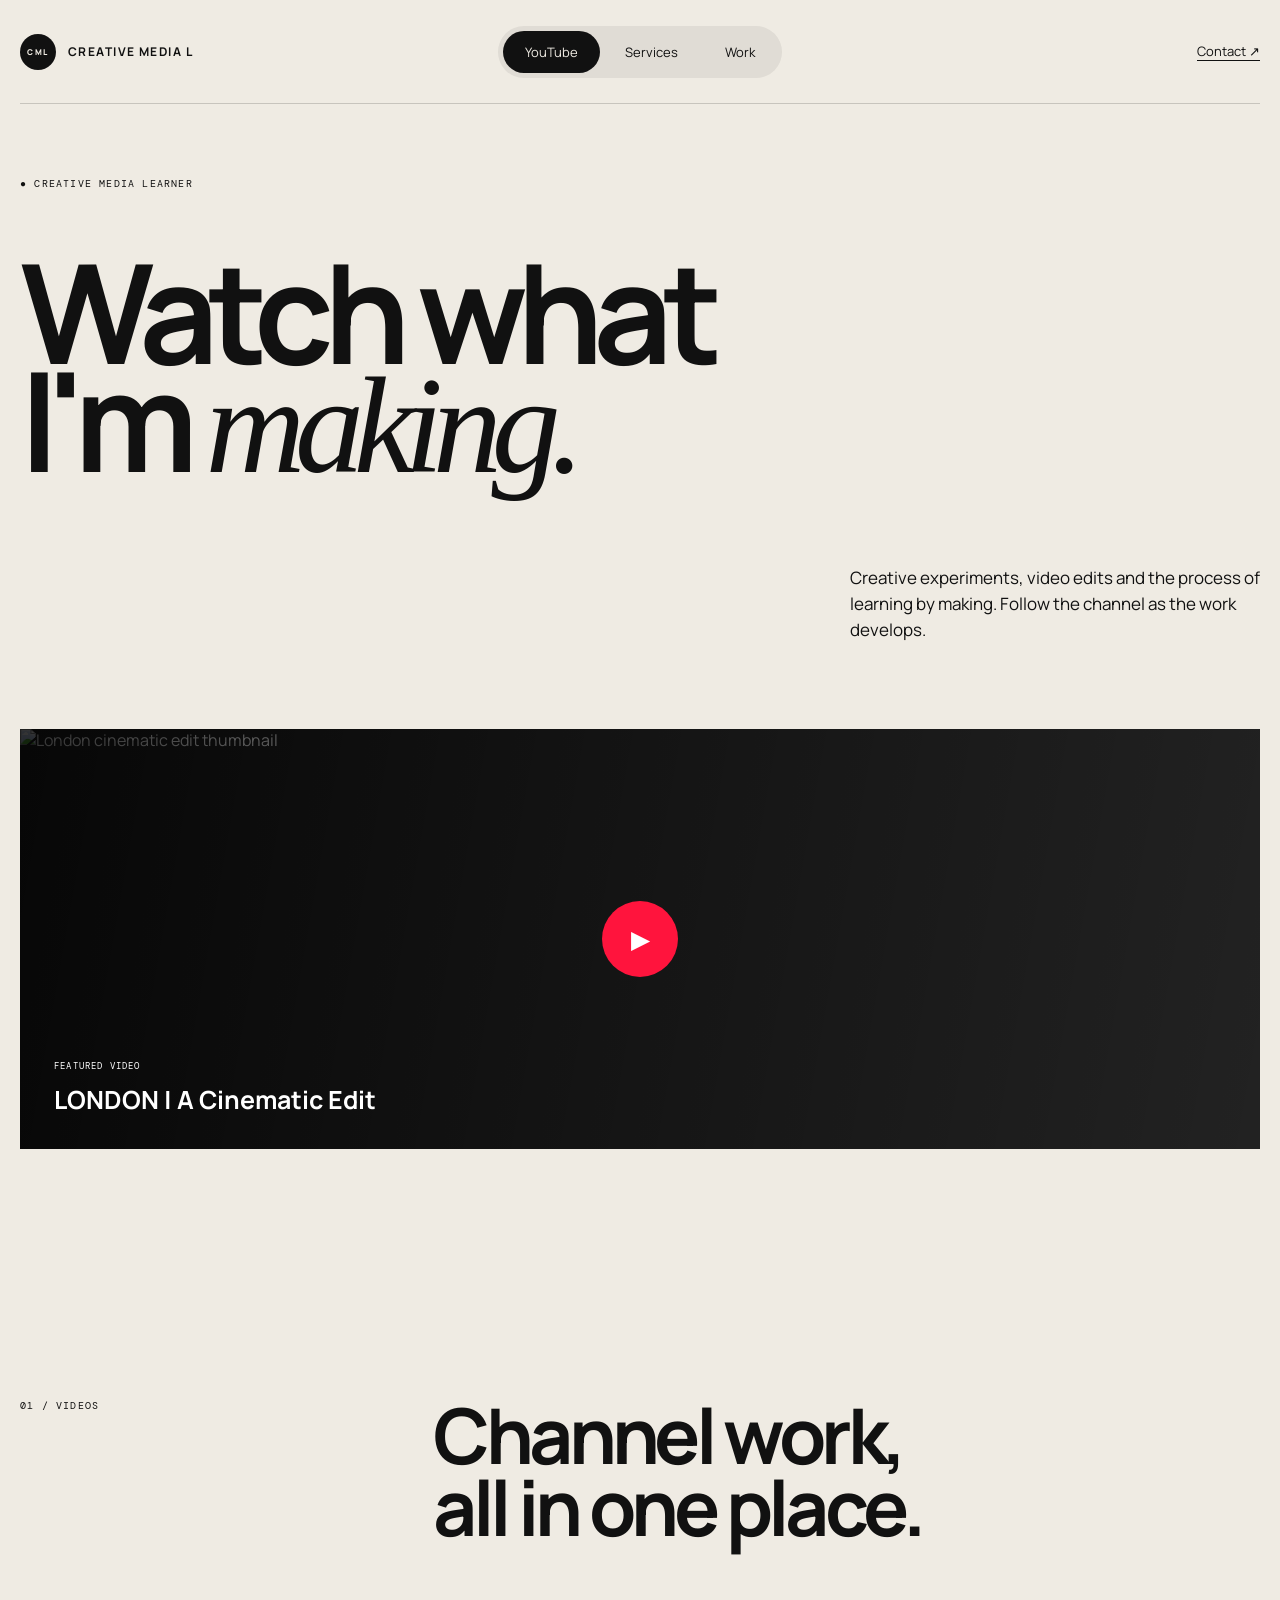
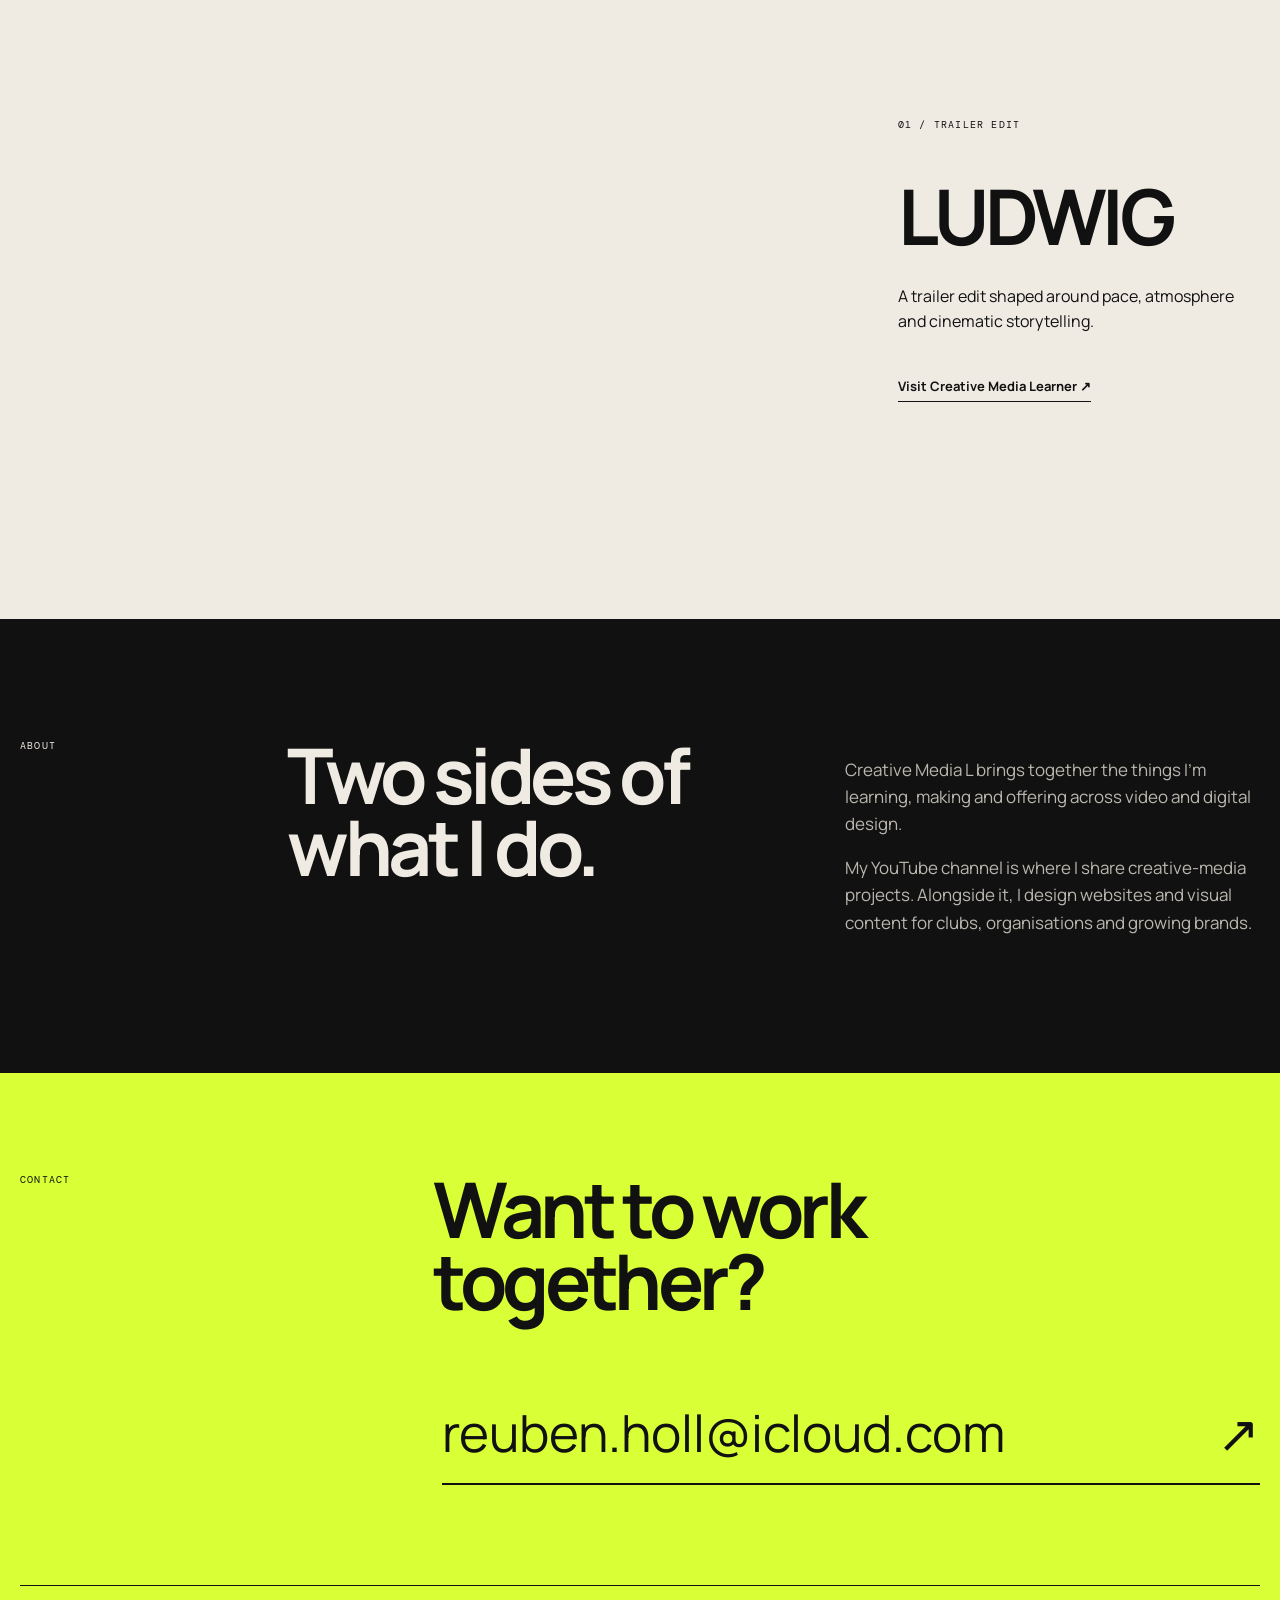
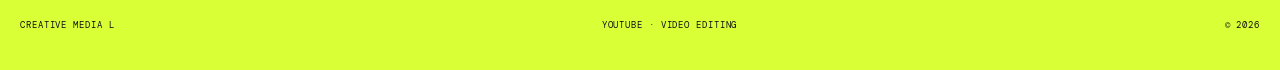
==== commit 9cb57737: "Add files via upload" ====
--- a/index.html
+++ b/index.html
@@ -1,5 +1,5 @@
 <!doctype html><html lang="en"><head><meta charset="utf-8"><meta name="viewport" content="width=device-width,initial-scale=1"><title>YouTube — Creative Media L</title><meta name="description" content="Creative-media videos and editing projects from Creative Media Learner."><link rel="stylesheet" href="styles.css"></head><body>
-<header class="header shell"><a class="brand" href="index.html"><i>CML</i><span>CREATIVE MEDIA L</span></a><nav class="tabs"><a class="active" href="index.html">YouTube</a><a href="creative.html">Creative services</a></nav><a class="contact" href="#contact">Contact ↗</a></header>
+<header class="header shell"><a class="brand" href="index.html"><i>CML</i><span>CREATIVE MEDIA L</span></a><nav class="tabs"><a class="active" href="index.html">YouTube</a><a href="creative.html">Services</a><a href="work.html">Work</a></nav><a class="contact" href="#contact">Contact ↗</a></header>
 <main><section class="hero shell"><span class="label">● CREATIVE MEDIA LEARNER</span><h1>Watch what<br>I'm <em>making.</em></h1><div class="intro"><p>Creative experiments, video edits and the process of learning by making. Follow the channel as the work develops.</p></div><a class="feature" href="https://www.youtube.com/watch?v=TVAFGqqsdJ4" target="_blank"><img src="https://i.ytimg.com/vi/TVAFGqqsdJ4/maxresdefault.jpg" alt="London cinematic edit thumbnail"><span class="shade"></span><span class="feature-copy"><span>FEATURED VIDEO</span><h2>LONDON | A Cinematic Edit</h2></span><span class="play">▶</span></a></section>
 <section class="section shell"><header class="section-head"><span class="eyebrow">01 / VIDEOS</span><h2>Channel work,<br>all in one place.</h2></header><div class="video"><div class="embed"><iframe src="https://www.youtube.com/embed/uGfiYxzZ2ks" title="Ludwig Trailer" allowfullscreen></iframe></div><div class="details"><span class="eyebrow">01 / TRAILER EDIT</span><h3>LUDWIG</h3><p>A trailer edit shaped around pace, atmosphere and cinematic storytelling.</p><a class="text-link" href="https://www.youtube.com/@CreativeMedia1290" target="_blank">Visit Creative Media Learner ↗</a></div></div></section>
 <section class="about"><div class="about-grid shell"><span class="eyebrow">ABOUT</span><h2>Two sides of<br>what I do.</h2><div><p>Creative Media L brings together the things I'm learning, making and offering across video and digital design.</p><p>My YouTube channel is where I share creative-media projects. Alongside it, I design websites and visual content for clubs, organisations and growing brands.</p></div></div></section></main>
--- a/styles.css
+++ b/styles.css
@@ -1,3 +1,4 @@
 @import url('https://fonts.googleapis.com/css2?family=DM+Mono:wght@400;500&family=Manrope:wght@400;600;700;800&display=swap');
 :root{--ink:#111;--paper:#efebe3;--acid:#d9ff37;--coral:#ff694b;--line:rgba(17,17,17,.18)}*{box-sizing:border-box}html{scroll-behavior:smooth}body{margin:0;background:var(--paper);color:var(--ink);font-family:Manrope,Arial,sans-serif}a{color:inherit;text-decoration:none}.shell{width:min(100% - 40px,1400px);margin:auto}.header{height:104px;display:grid;grid-template-columns:1fr auto 1fr;align-items:center;border-bottom:1px solid var(--line)}.brand{display:flex;align-items:center;gap:12px;font-size:12px;font-weight:700;letter-spacing:.12em}.brand i{display:grid;place-items:center;width:36px;height:36px;border-radius:50%;background:var(--ink);color:var(--paper);font:800 8px Manrope;font-style:normal}.tabs{display:flex;background:rgba(17,17,17,.065);border-radius:100px;padding:5px;gap:3px}.tabs a{padding:12px 22px;border-radius:100px;font-size:13px}.tabs a.active{background:var(--ink);color:var(--paper)}.contact{justify-self:end;font-size:13px;border-bottom:1px solid}.hero{padding:66px 0 120px}.label,.eyebrow{font:10px 'DM Mono';letter-spacing:.12em}.hero h1{font-size:clamp(74px,10.8vw,166px);line-height:.78;letter-spacing:-.075em;margin:66px 0 0}.hero h1 em{font-family:Georgia,serif;font-weight:400}.intro{display:flex;justify-content:flex-end;margin:68px 0}.intro p{width:410px;font-size:17px;line-height:1.55}.feature{height:420px;position:relative;overflow:hidden;color:#fff;display:block;background:#222}.feature img{width:100%;height:100%;object-fit:cover}.shade{position:absolute;inset:0;background:linear-gradient(100deg,rgba(0,0,0,.8),transparent)}.feature-copy{position:absolute;left:34px;bottom:32px}.feature-copy span{font:9px 'DM Mono';letter-spacing:.13em}.feature-copy h2{margin:8px 0 0;font-size:25px}.play{position:absolute;left:50%;top:50%;translate:-50% -50%;width:76px;height:76px;border-radius:50%;background:#ff143d;display:grid;place-items:center;font-size:25px}.section{padding:130px 0}.section-head{display:grid;grid-template-columns:1fr 2fr;margin-bottom:75px}.section-head h2,.about h2,.footer h2{margin:0;font-size:clamp(50px,6vw,90px);line-height:.94;letter-spacing:-.06em}.video{display:grid;grid-template-columns:1.6fr .7fr;gap:50px;align-items:center}.embed{aspect-ratio:16/9}.embed iframe{width:100%;height:100%;border:0}.details h3{font-size:clamp(55px,6vw,90px);letter-spacing:-.06em;margin:30px 0 10px}.details p{line-height:1.55;margin-bottom:40px}.text-link{border-bottom:1px solid;padding-bottom:6px;font-size:13px;font-weight:700}.creative-card{height:420px;background:var(--ink);color:var(--paper);padding:32px;position:relative}.creative-card b{font-size:clamp(70px,10vw,145px);line-height:.68;letter-spacing:-.075em}.creative-card b em{font-family:Georgia,serif;color:var(--acid);font-weight:400}.services{display:grid;grid-template-columns:repeat(3,1fr);border-top:1px solid var(--line)}.services article{min-height:420px;padding:30px;border-right:1px solid var(--line)}.services h3{font-size:38px;line-height:1;margin-top:140px}.services p{line-height:1.55}.services small{font:9px 'DM Mono';letter-spacing:.1em}.portfolio{background:#d8d3c9}.project{display:grid;grid-template-columns:1.25fr .75fr;background:var(--paper);min-height:560px}.project-art{background:#173f2c;color:#fff;display:grid;place-items:center}.club{width:210px;height:210px;border:2px solid;border-radius:50%;display:grid;place-items:center;font-size:56px;font-weight:800}.project-info{padding:45px;display:flex;flex-direction:column;justify-content:center}.project-info h3{font-size:clamp(38px,4vw,62px);line-height:.95;margin:30px 0}.project-info p{line-height:1.55}.about{background:var(--ink);color:var(--paper);padding:120px 0}.about-grid{display:grid;grid-template-columns:.5fr 1.2fr 1fr;gap:60px}.about p{color:#bbb7b0;line-height:1.6;font-size:17px}.footer{background:var(--acid);padding:100px 0 30px}.footer-top{display:grid;grid-template-columns:1fr 2fr}.email{display:flex;justify-content:space-between;width:66%;margin:80px 0 100px auto;border-bottom:2px solid;padding-bottom:16px;font-size:clamp(24px,4vw,54px)}.bottom{border-top:1px solid;padding-top:24px;display:flex;justify-content:space-between;font:9px 'DM Mono';letter-spacing:.1em}
-@media(max-width:760px){.shell{width:min(100% - 28px,1400px)}.header{height:auto;padding:15px 0;grid-template-columns:auto 1fr}.brand span,.contact{display:none}.tabs{justify-self:end}.tabs a{padding:10px 12px;font-size:11px}.hero{padding:45px 0 90px}.hero h1{font-size:19vw;margin-top:50px}.intro{margin:48px 0}.intro p{width:80%;font-size:15px}.feature,.creative-card{height:280px}.section,.about{padding:90px 0}.section-head{grid-template-columns:1fr;gap:28px;margin-bottom:50px}.video,.project,.services,.about-grid,.footer-top{grid-template-columns:1fr}.details{padding-top:25px}.services article{min-height:320px;border-right:0;border-bottom:1px solid;padding:25px 0}.services h3{margin-top:100px}.project-art{min-height:360px}.project-info{padding:32px 24px 42px}.email{width:100%;margin:60px 0 90px;font-size:6vw}.bottom p:nth-child(2){display:none}}
+.work-hero{padding:90px 0 110px}.work-hero h1{font-size:clamp(80px,12vw,180px);line-height:.76;letter-spacing:-.08em;margin:70px 0 55px}.work-hero h1 em{font-family:Georgia,serif;font-weight:400}.work-hero p{width:min(420px,100%);margin-left:auto;font-size:18px;line-height:1.55}.work-item{display:grid;grid-template-columns:1.35fr .65fr;gap:56px;align-items:center;margin-bottom:120px}.work-item.reverse{grid-template-columns:.65fr 1.35fr}.work-item.reverse .work-image{order:2}.work-image{min-height:520px;position:relative;overflow:hidden;background:#111;display:grid;place-items:center}.work-image img{position:absolute;inset:0;width:100%;height:100%;object-fit:cover}.evergreen-image{background:#173f2c;color:#fff}.work-copy h2{font-size:clamp(38px,4vw,64px);line-height:.95;letter-spacing:-.055em;margin:30px 0}.work-copy p{font-size:16px;line-height:1.6;margin-bottom:42px}
+@media(max-width:760px){.shell{width:min(100% - 28px,1400px)}.header{height:auto;padding:15px 0;grid-template-columns:auto 1fr}.brand span,.contact{display:none}.tabs{justify-self:end}.tabs a{padding:10px 9px;font-size:10px}.hero{padding:45px 0 90px}.hero h1{font-size:19vw;margin-top:50px}.intro{margin:48px 0}.intro p{width:80%;font-size:15px}.feature,.creative-card{height:280px}.section,.about{padding:90px 0}.section-head{grid-template-columns:1fr;gap:28px;margin-bottom:50px}.video,.project,.services,.about-grid,.footer-top{grid-template-columns:1fr}.details{padding-top:25px}.services article{min-height:320px;border-right:0;border-bottom:1px solid;padding:25px 0}.services h3{margin-top:100px}.project-art{min-height:360px}.project-info{padding:32px 24px 42px}.email{width:100%;margin:60px 0 90px;font-size:6vw}.bottom p:nth-child(2){display:none}.work-hero{padding:65px 0 80px}.work-hero h1{font-size:22vw;margin:50px 0}.work-hero p{margin-left:0}.work-item,.work-item.reverse{grid-template-columns:1fr;gap:32px;margin-bottom:85px}.work-item.reverse .work-image{order:0}.work-image{min-height:68vw}.work-copy h2{font-size:12vw}}
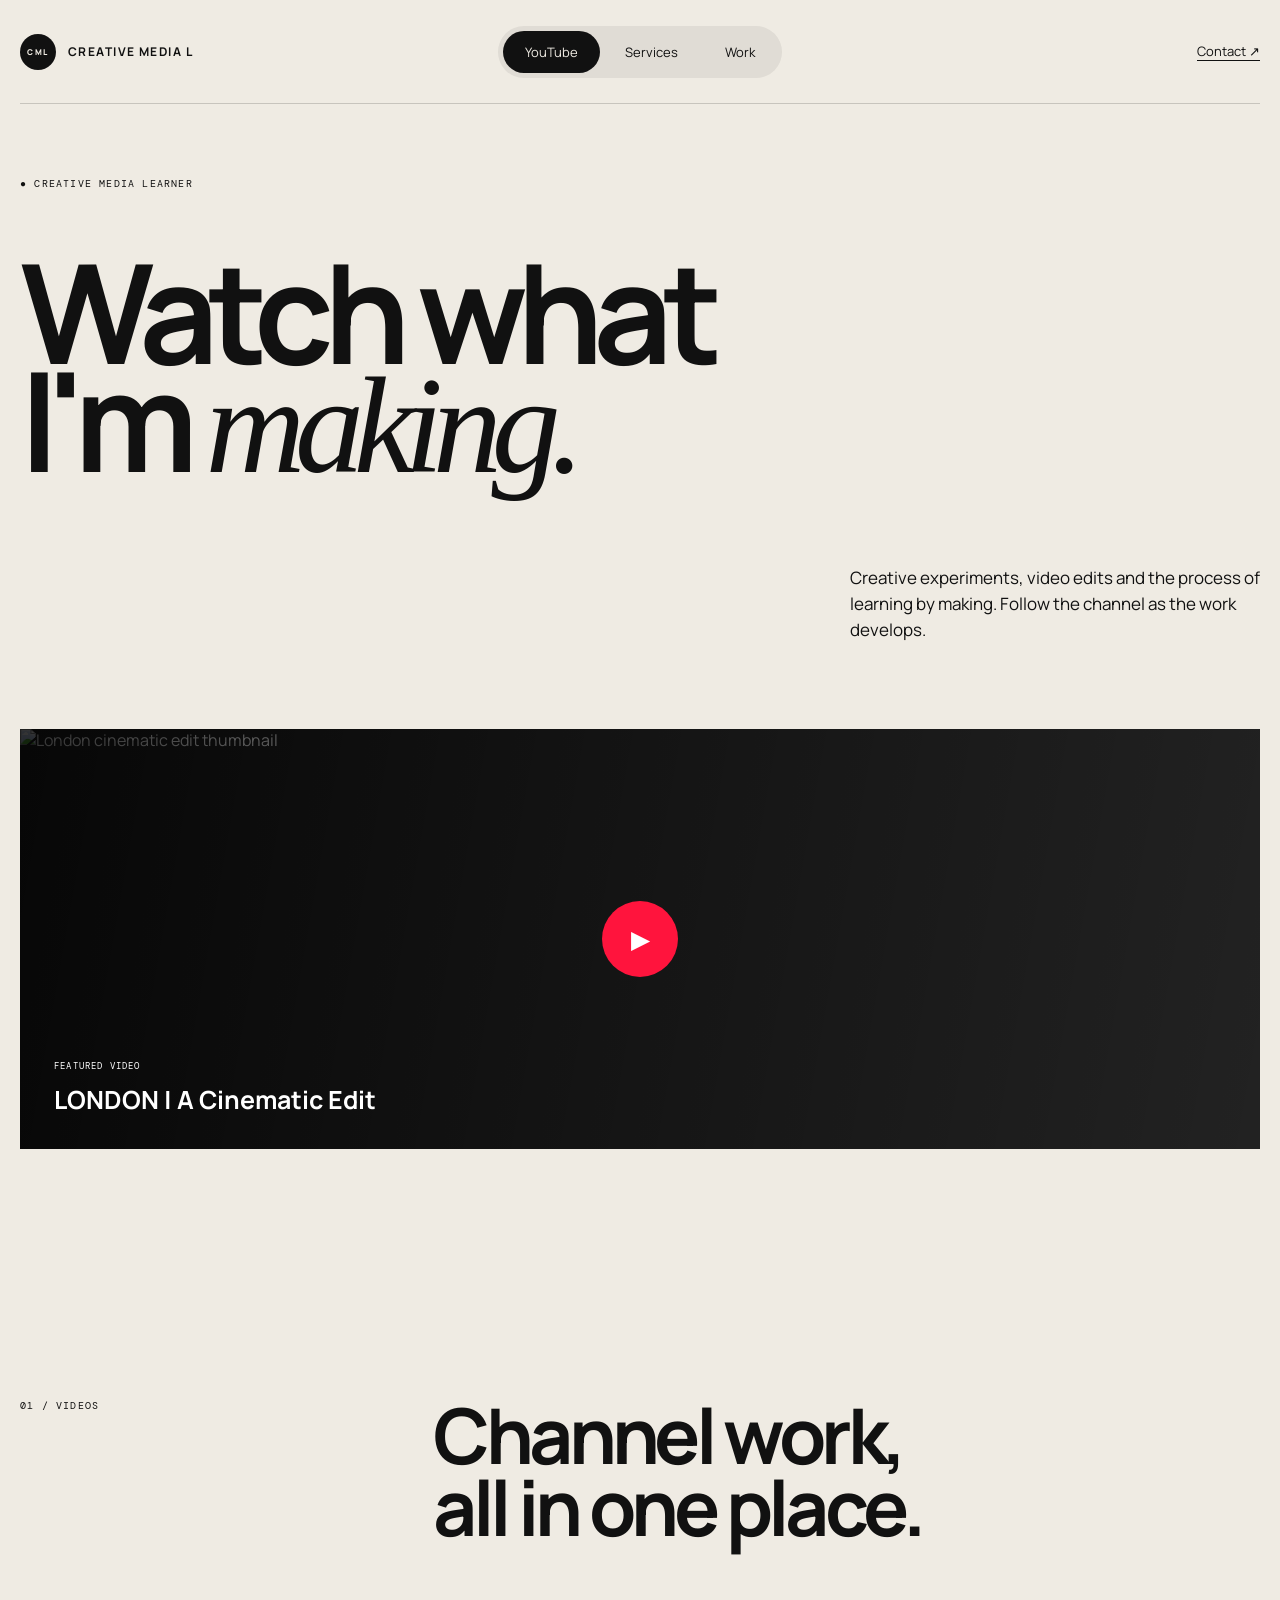
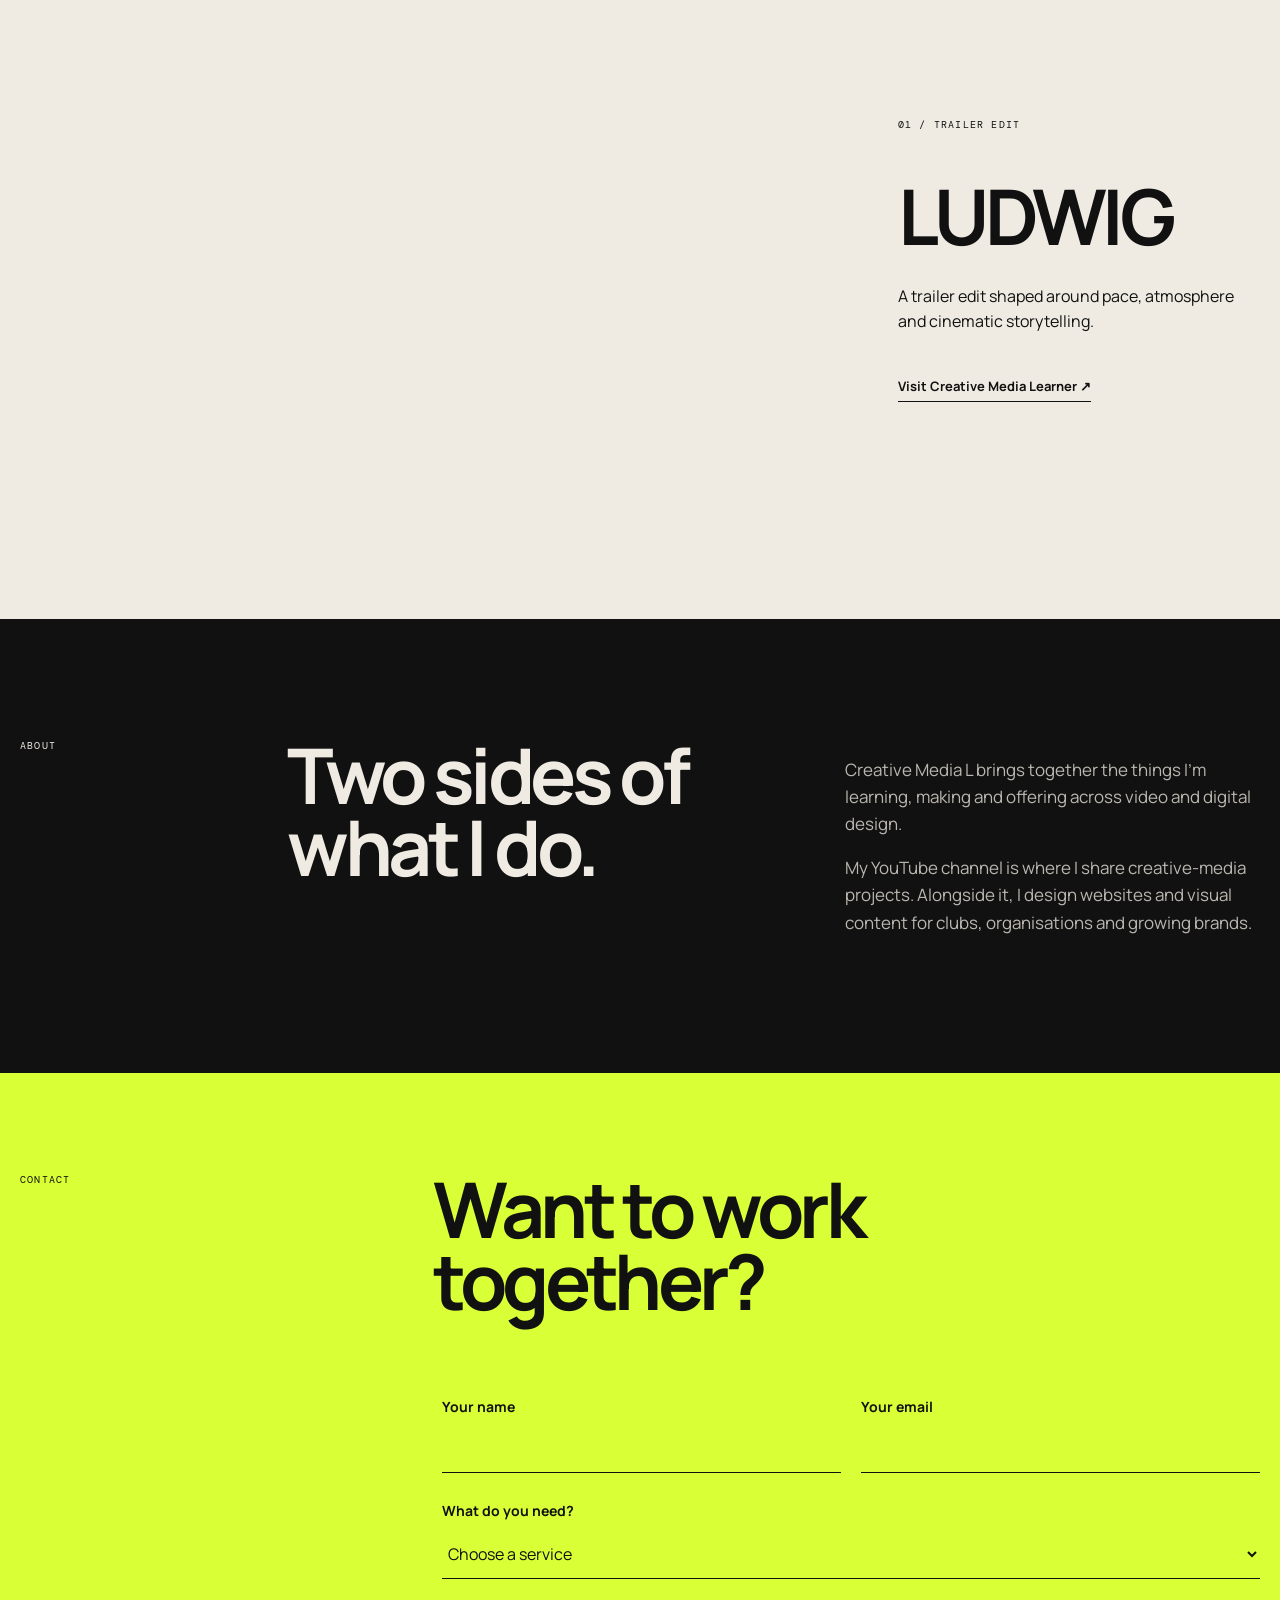
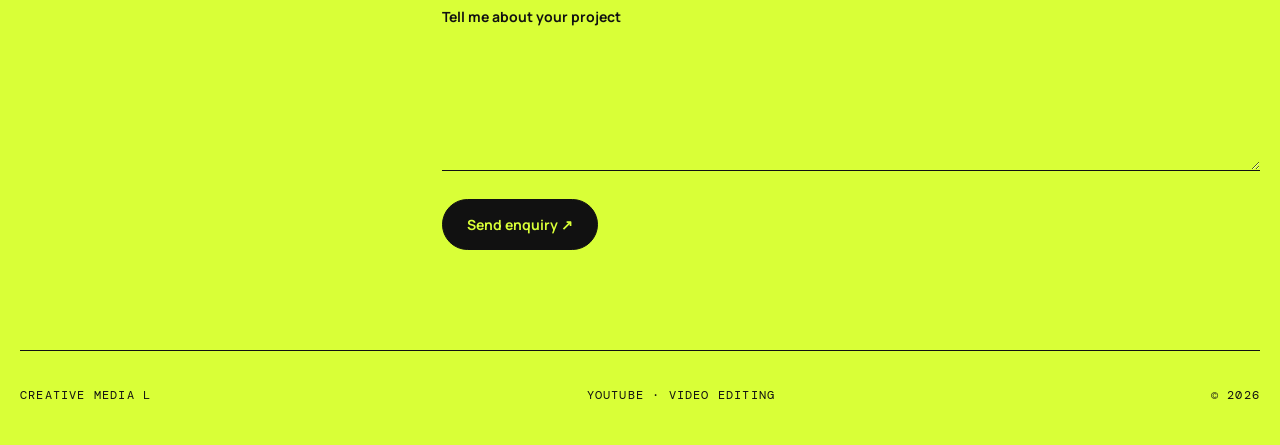
==== commit 04e96a5c: "Add files via upload" ====
--- a/index.html
+++ b/index.html
@@ -3,5 +3,5 @@
 <main><section class="hero shell"><span class="label">● CREATIVE MEDIA LEARNER</span><h1>Watch what<br>I'm <em>making.</em></h1><div class="intro"><p>Creative experiments, video edits and the process of learning by making. Follow the channel as the work develops.</p></div><a class="feature" href="https://www.youtube.com/watch?v=TVAFGqqsdJ4" target="_blank"><img src="https://i.ytimg.com/vi/TVAFGqqsdJ4/maxresdefault.jpg" alt="London cinematic edit thumbnail"><span class="shade"></span><span class="feature-copy"><span>FEATURED VIDEO</span><h2>LONDON | A Cinematic Edit</h2></span><span class="play">▶</span></a></section>
 <section class="section shell"><header class="section-head"><span class="eyebrow">01 / VIDEOS</span><h2>Channel work,<br>all in one place.</h2></header><div class="video"><div class="embed"><iframe src="https://www.youtube.com/embed/uGfiYxzZ2ks" title="Ludwig Trailer" allowfullscreen></iframe></div><div class="details"><span class="eyebrow">01 / TRAILER EDIT</span><h3>LUDWIG</h3><p>A trailer edit shaped around pace, atmosphere and cinematic storytelling.</p><a class="text-link" href="https://www.youtube.com/@CreativeMedia1290" target="_blank">Visit Creative Media Learner ↗</a></div></div></section>
 <section class="about"><div class="about-grid shell"><span class="eyebrow">ABOUT</span><h2>Two sides of<br>what I do.</h2><div><p>Creative Media L brings together the things I'm learning, making and offering across video and digital design.</p><p>My YouTube channel is where I share creative-media projects. Alongside it, I design websites and visual content for clubs, organisations and growing brands.</p></div></div></section></main>
-<footer class="footer" id="contact"><div class="shell"><div class="footer-top"><span class="eyebrow">CONTACT</span><h2>Want to work<br>together?</h2></div><a class="email" href="mailto:reuben.holl@icloud.com">reuben.holl@icloud.com <span>↗</span></a><div class="bottom"><p>CREATIVE MEDIA L</p><p>YOUTUBE · VIDEO EDITING</p><p>© 2026</p></div></div></footer>
+<footer class="footer" id="contact"><div class="shell"><div class="footer-top"><span class="eyebrow">CONTACT</span><h2>Want to work<br>together?</h2></div><form class="contact-form" action="https://formspree.io/f/FORM_ID" method="POST"><input type="hidden" name="subject" value="New Creative Media L website enquiry"><div class="form-row"><label>Your name<input name="name" type="text" autocomplete="name" required></label><label>Your email<input name="email" type="email" autocomplete="email" required></label></div><label>What do you need?<select name="service" required><option value="">Choose a service</option><option>Website design</option><option>Logo or branding</option><option>Social media</option><option>Video editing</option><option>Photo or graphic design</option><option>Something else</option></select></label><label>Tell me about your project<textarea name="message" rows="5" required></textarea></label><button type="submit">Send enquiry ↗</button></form><div class="bottom"><p>CREATIVE MEDIA L</p><p>YOUTUBE · VIDEO EDITING</p><p>© 2026</p></div></div></footer>
 </body></html>
--- a/styles.css
+++ b/styles.css
@@ -1,4 +1,9 @@
 @import url('https://fonts.googleapis.com/css2?family=DM+Mono:wght@400;500&family=Manrope:wght@400;600;700;800&display=swap');
 :root{--ink:#111;--paper:#efebe3;--acid:#d9ff37;--coral:#ff694b;--line:rgba(17,17,17,.18)}*{box-sizing:border-box}html{scroll-behavior:smooth}body{margin:0;background:var(--paper);color:var(--ink);font-family:Manrope,Arial,sans-serif}a{color:inherit;text-decoration:none}.shell{width:min(100% - 40px,1400px);margin:auto}.header{height:104px;display:grid;grid-template-columns:1fr auto 1fr;align-items:center;border-bottom:1px solid var(--line)}.brand{display:flex;align-items:center;gap:12px;font-size:12px;font-weight:700;letter-spacing:.12em}.brand i{display:grid;place-items:center;width:36px;height:36px;border-radius:50%;background:var(--ink);color:var(--paper);font:800 8px Manrope;font-style:normal}.tabs{display:flex;background:rgba(17,17,17,.065);border-radius:100px;padding:5px;gap:3px}.tabs a{padding:12px 22px;border-radius:100px;font-size:13px}.tabs a.active{background:var(--ink);color:var(--paper)}.contact{justify-self:end;font-size:13px;border-bottom:1px solid}.hero{padding:66px 0 120px}.label,.eyebrow{font:10px 'DM Mono';letter-spacing:.12em}.hero h1{font-size:clamp(74px,10.8vw,166px);line-height:.78;letter-spacing:-.075em;margin:66px 0 0}.hero h1 em{font-family:Georgia,serif;font-weight:400}.intro{display:flex;justify-content:flex-end;margin:68px 0}.intro p{width:410px;font-size:17px;line-height:1.55}.feature{height:420px;position:relative;overflow:hidden;color:#fff;display:block;background:#222}.feature img{width:100%;height:100%;object-fit:cover}.shade{position:absolute;inset:0;background:linear-gradient(100deg,rgba(0,0,0,.8),transparent)}.feature-copy{position:absolute;left:34px;bottom:32px}.feature-copy span{font:9px 'DM Mono';letter-spacing:.13em}.feature-copy h2{margin:8px 0 0;font-size:25px}.play{position:absolute;left:50%;top:50%;translate:-50% -50%;width:76px;height:76px;border-radius:50%;background:#ff143d;display:grid;place-items:center;font-size:25px}.section{padding:130px 0}.section-head{display:grid;grid-template-columns:1fr 2fr;margin-bottom:75px}.section-head h2,.about h2,.footer h2{margin:0;font-size:clamp(50px,6vw,90px);line-height:.94;letter-spacing:-.06em}.video{display:grid;grid-template-columns:1.6fr .7fr;gap:50px;align-items:center}.embed{aspect-ratio:16/9}.embed iframe{width:100%;height:100%;border:0}.details h3{font-size:clamp(55px,6vw,90px);letter-spacing:-.06em;margin:30px 0 10px}.details p{line-height:1.55;margin-bottom:40px}.text-link{border-bottom:1px solid;padding-bottom:6px;font-size:13px;font-weight:700}.creative-card{height:420px;background:var(--ink);color:var(--paper);padding:32px;position:relative}.creative-card b{font-size:clamp(70px,10vw,145px);line-height:.68;letter-spacing:-.075em}.creative-card b em{font-family:Georgia,serif;color:var(--acid);font-weight:400}.services{display:grid;grid-template-columns:repeat(3,1fr);border-top:1px solid var(--line)}.services article{min-height:420px;padding:30px;border-right:1px solid var(--line)}.services h3{font-size:38px;line-height:1;margin-top:140px}.services p{line-height:1.55}.services small{font:9px 'DM Mono';letter-spacing:.1em}.portfolio{background:#d8d3c9}.project{display:grid;grid-template-columns:1.25fr .75fr;background:var(--paper);min-height:560px}.project-art{background:#173f2c;color:#fff;display:grid;place-items:center}.club{width:210px;height:210px;border:2px solid;border-radius:50%;display:grid;place-items:center;font-size:56px;font-weight:800}.project-info{padding:45px;display:flex;flex-direction:column;justify-content:center}.project-info h3{font-size:clamp(38px,4vw,62px);line-height:.95;margin:30px 0}.project-info p{line-height:1.55}.about{background:var(--ink);color:var(--paper);padding:120px 0}.about-grid{display:grid;grid-template-columns:.5fr 1.2fr 1fr;gap:60px}.about p{color:#bbb7b0;line-height:1.6;font-size:17px}.footer{background:var(--acid);padding:100px 0 30px}.footer-top{display:grid;grid-template-columns:1fr 2fr}.email{display:flex;justify-content:space-between;width:66%;margin:80px 0 100px auto;border-bottom:2px solid;padding-bottom:16px;font-size:clamp(24px,4vw,54px)}.bottom{border-top:1px solid;padding-top:24px;display:flex;justify-content:space-between;font:9px 'DM Mono';letter-spacing:.1em}
 .work-hero{padding:90px 0 110px}.work-hero h1{font-size:clamp(80px,12vw,180px);line-height:.76;letter-spacing:-.08em;margin:70px 0 55px}.work-hero h1 em{font-family:Georgia,serif;font-weight:400}.work-hero p{width:min(420px,100%);margin-left:auto;font-size:18px;line-height:1.55}.work-item{display:grid;grid-template-columns:1.35fr .65fr;gap:56px;align-items:center;margin-bottom:120px}.work-item.reverse{grid-template-columns:.65fr 1.35fr}.work-item.reverse .work-image{order:2}.work-image{min-height:520px;position:relative;overflow:hidden;background:#111;display:grid;place-items:center}.work-image img{position:absolute;inset:0;width:100%;height:100%;object-fit:cover}.evergreen-image{background:#173f2c;color:#fff}.work-copy h2{font-size:clamp(38px,4vw,64px);line-height:.95;letter-spacing:-.055em;margin:30px 0}.work-copy p{font-size:16px;line-height:1.6;margin-bottom:42px}
-@media(max-width:760px){.shell{width:min(100% - 28px,1400px)}.header{height:auto;padding:15px 0;grid-template-columns:auto 1fr}.brand span,.contact{display:none}.tabs{justify-self:end}.tabs a{padding:10px 9px;font-size:10px}.hero{padding:45px 0 90px}.hero h1{font-size:19vw;margin-top:50px}.intro{margin:48px 0}.intro p{width:80%;font-size:15px}.feature,.creative-card{height:280px}.section,.about{padding:90px 0}.section-head{grid-template-columns:1fr;gap:28px;margin-bottom:50px}.video,.project,.services,.about-grid,.footer-top{grid-template-columns:1fr}.details{padding-top:25px}.services article{min-height:320px;border-right:0;border-bottom:1px solid;padding:25px 0}.services h3{margin-top:100px}.project-art{min-height:360px}.project-info{padding:32px 24px 42px}.email{width:100%;margin:60px 0 90px;font-size:6vw}.bottom p:nth-child(2){display:none}.work-hero{padding:65px 0 80px}.work-hero h1{font-size:22vw;margin:50px 0}.work-hero p{margin-left:0}.work-item,.work-item.reverse{grid-template-columns:1fr;gap:32px;margin-bottom:85px}.work-item.reverse .work-image{order:0}.work-image{min-height:68vw}.work-copy h2{font-size:12vw}}
+.collection-section{padding:0 0 130px}.collection-grid{display:grid;grid-template-columns:1fr 1fr;gap:20px}.collection-card{height:620px;position:relative;overflow:hidden;color:#fff}.collection-card img{position:absolute;inset:0;width:100%;height:100%;object-fit:cover;transition:transform .5s}.collection-card:hover img{transform:scale(1.025)}.collection-card>div{position:absolute;inset:auto 32px 32px;z-index:2}.collection-card small{font:12px 'DM Mono';letter-spacing:.1em}.collection-card h2{font-size:clamp(60px,7vw,104px);line-height:.85;letter-spacing:-.065em;margin:14px 0 28px}.collection-card b{font-size:14px;border-bottom:1px solid;padding-bottom:6px}.photos-card img{object-position:center}.videos-card img{object-position:center}.gallery-head{padding:60px 0 100px;position:relative}.back-link{display:inline-block;margin-bottom:70px;font-size:14px;border-bottom:1px solid;padding-bottom:4px}.gallery-head h1{font-size:clamp(82px,12vw,176px);line-height:.75;letter-spacing:-.08em;margin:55px 0}.gallery-head h1 em{font-family:Georgia,serif;font-weight:400}.work-subnav{display:flex;width:max-content;background:rgba(17,17,17,.07);padding:5px;border-radius:100px;margin-left:auto}.work-subnav a{padding:12px 24px;border-radius:100px;font-size:14px}.work-subnav a.active{background:var(--ink);color:var(--paper)}.gallery{display:grid;grid-template-columns:repeat(12,1fr);gap:72px 20px;padding-bottom:140px}.gallery figure{margin:0}.gallery figure.wide{grid-column:span 7}.gallery figure.portrait{grid-column:span 5}.gallery figure:nth-child(2),.gallery figure:nth-child(4){margin-top:130px}.gallery img{display:block;width:100%;height:620px;object-fit:cover;background:#d5d0c7}.gallery figure.portrait img{height:760px}.gallery figcaption{display:flex;justify-content:space-between;gap:20px;border-top:1px solid var(--line);padding-top:14px;margin-top:14px;font-size:14px}.gallery figcaption span{font-family:'DM Mono';font-size:12px}.gallery figure:nth-child(1) img{object-position:center}.gallery figure:nth-child(2) img{object-position:center}.gallery figure:nth-child(5) img{object-position:center top}
+@media(max-width:760px){.shell{width:min(100% - 28px,1400px)}.header{height:auto;padding:15px 0;grid-template-columns:auto 1fr}.brand span,.contact{display:none}.tabs{justify-self:end}.tabs a{padding:10px 9px;font-size:10px}.hero{padding:45px 0 90px}.hero h1{font-size:19vw;margin-top:50px}.intro{margin:48px 0}.intro p{width:80%;font-size:15px}.feature,.creative-card{height:280px}.section,.about{padding:90px 0}.section-head{grid-template-columns:1fr;gap:28px;margin-bottom:50px}.video,.project,.services,.about-grid,.footer-top{grid-template-columns:1fr}.details{padding-top:25px}.services article{min-height:320px;border-right:0;border-bottom:1px solid;padding:25px 0}.services h3{margin-top:100px}.project-art{min-height:360px}.project-info{padding:32px 24px 42px}.email{width:100%;margin:60px 0 90px;font-size:6vw}.bottom p:nth-child(2){display:none}.work-hero{padding:65px 0 80px}.work-hero h1{font-size:22vw;margin:50px 0}.work-hero p{margin-left:0}.work-item,.work-item.reverse{grid-template-columns:1fr;gap:32px;margin-bottom:85px}.work-item.reverse .work-image{order:0}.work-image{min-height:68vw}.work-copy h2{font-size:12vw}.collection-grid{grid-template-columns:1fr}.collection-card{height:115vw;max-height:560px}.gallery-head{padding:45px 0 70px}.back-link{margin-bottom:50px}.gallery-head h1{font-size:22vw}.work-subnav{margin-left:0}.gallery{grid-template-columns:1fr;gap:55px;padding-bottom:90px}.gallery figure.wide,.gallery figure.portrait{grid-column:auto;margin-top:0}.gallery img,.gallery figure.portrait img{height:auto;max-height:none;aspect-ratio:auto;object-fit:contain;background:#111}.gallery figcaption{font-size:13px}}
+
+/* Private contact form */
+.contact-form{width:66%;margin:80px 0 100px auto;display:grid;gap:28px}.form-row{display:grid;grid-template-columns:1fr 1fr;gap:20px}.contact-form label{display:grid;gap:10px;font-size:14px;font-weight:700}.contact-form input,.contact-form select,.contact-form textarea{width:100%;border:0;border-bottom:1px solid var(--ink);border-radius:0;background:transparent;color:var(--ink);padding:12px 2px;font:16px Manrope,Arial,sans-serif;outline:none}.contact-form textarea{resize:vertical}.contact-form input:focus,.contact-form select:focus,.contact-form textarea:focus{border-bottom-width:3px}.contact-form button{justify-self:start;border:1px solid var(--ink);border-radius:100px;background:var(--ink);color:var(--acid);padding:15px 24px;font:700 14px Manrope,Arial,sans-serif;cursor:pointer}.contact-form button:hover{background:transparent;color:var(--ink)}.bottom{font-size:12px}
+@media(max-width:760px){.contact-form{width:100%;margin:60px 0 90px}.form-row{grid-template-columns:1fr}}
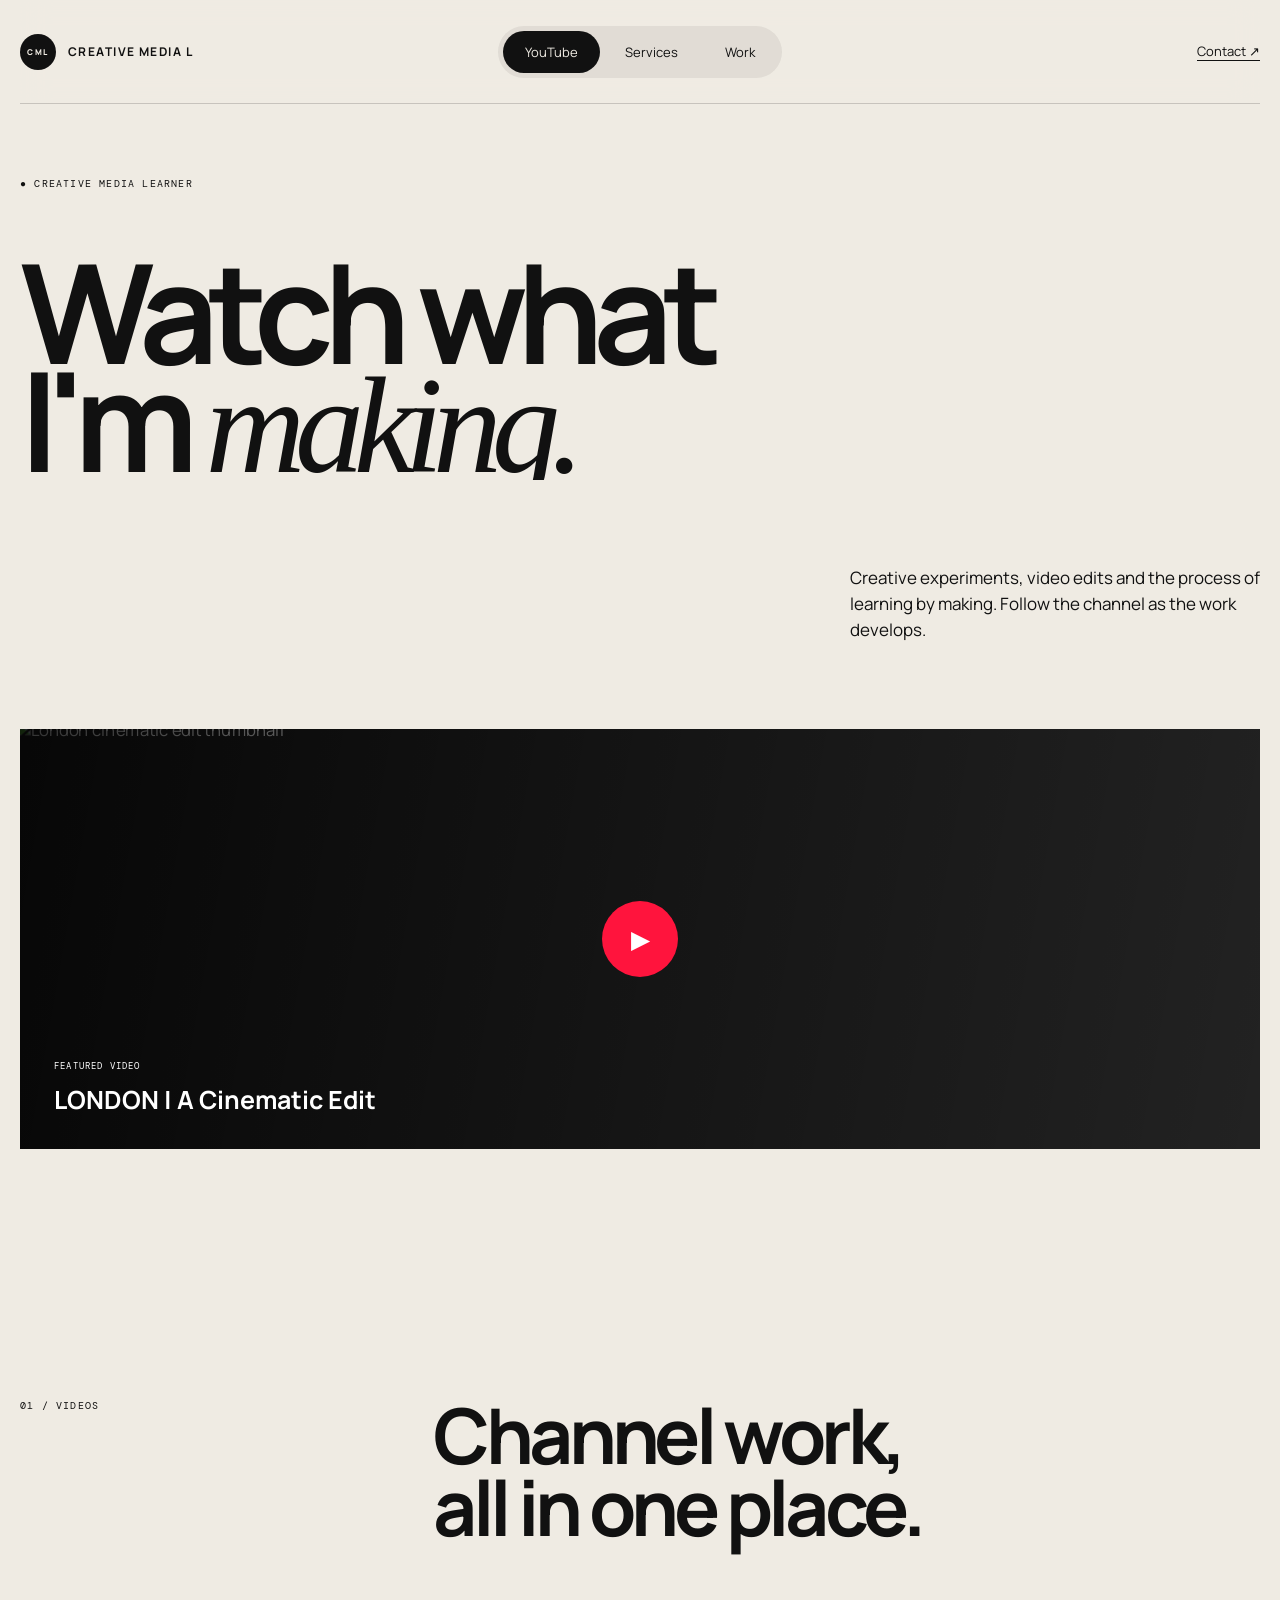
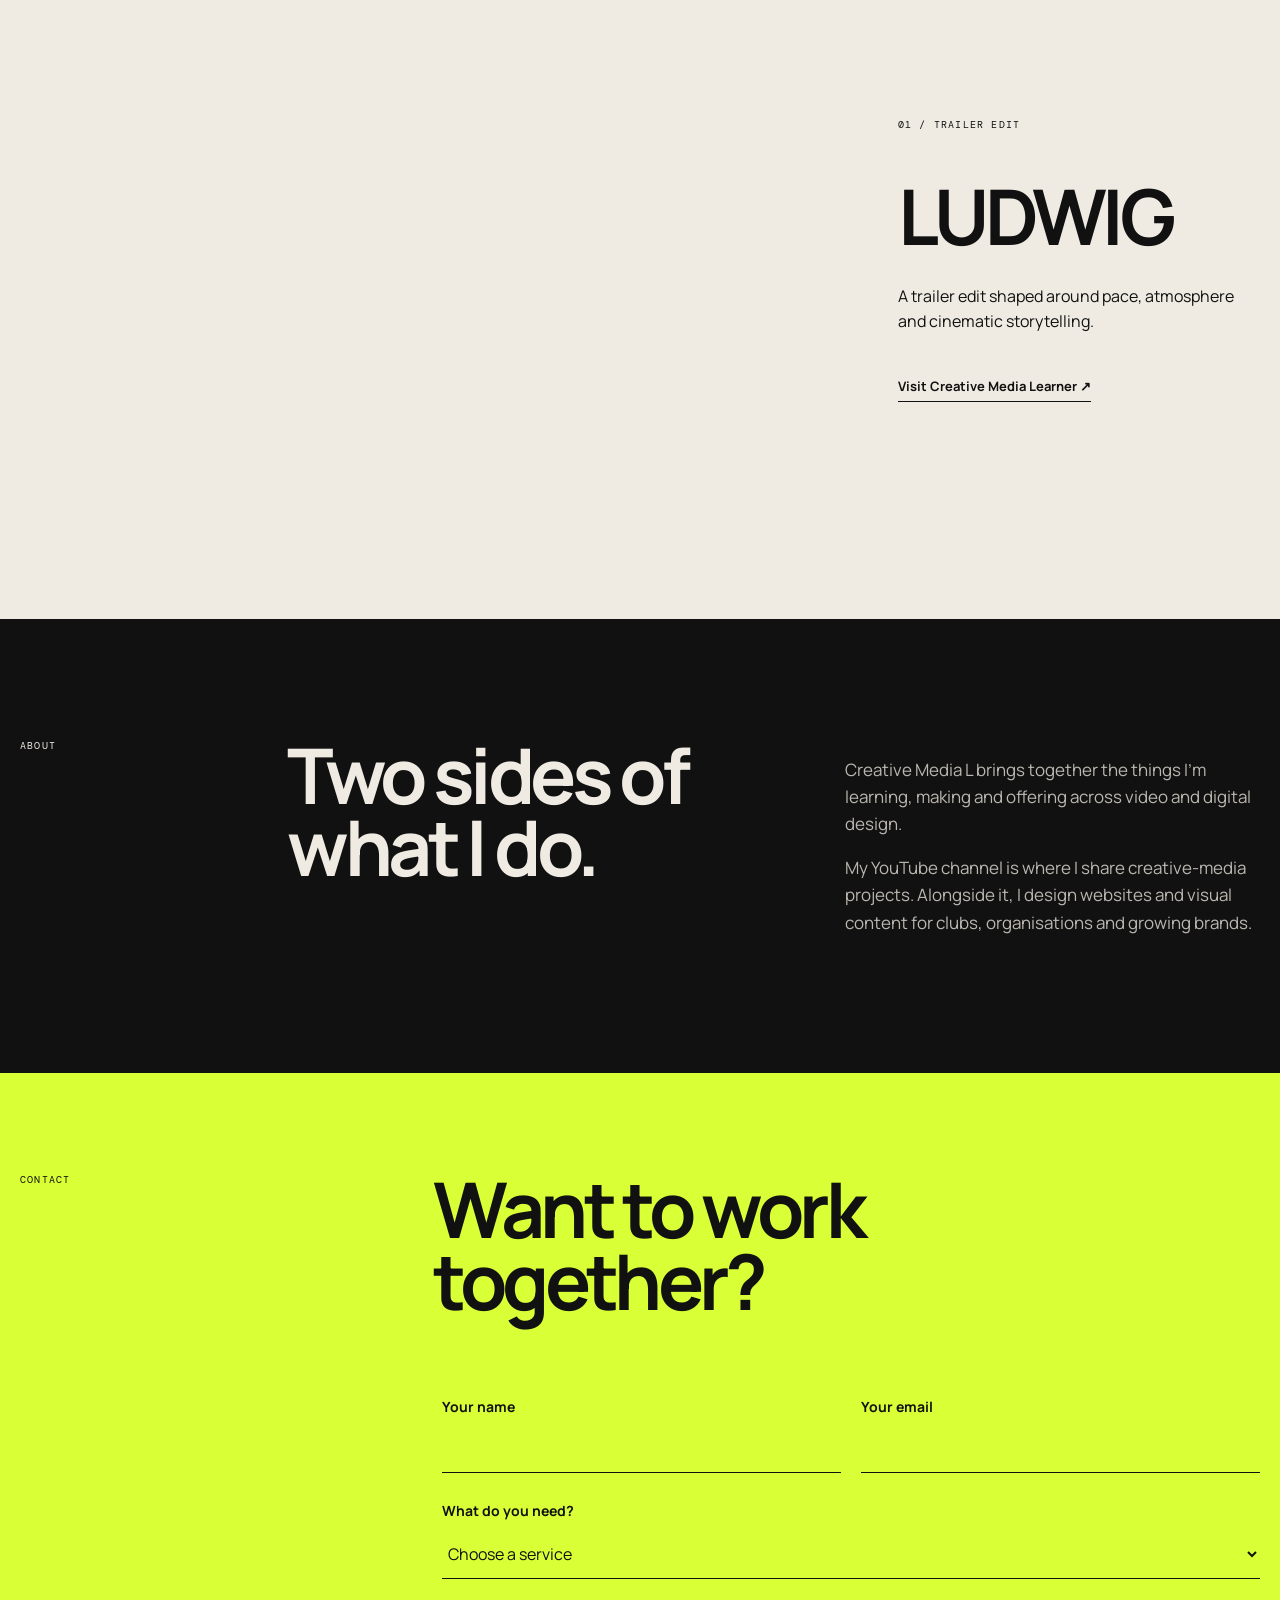
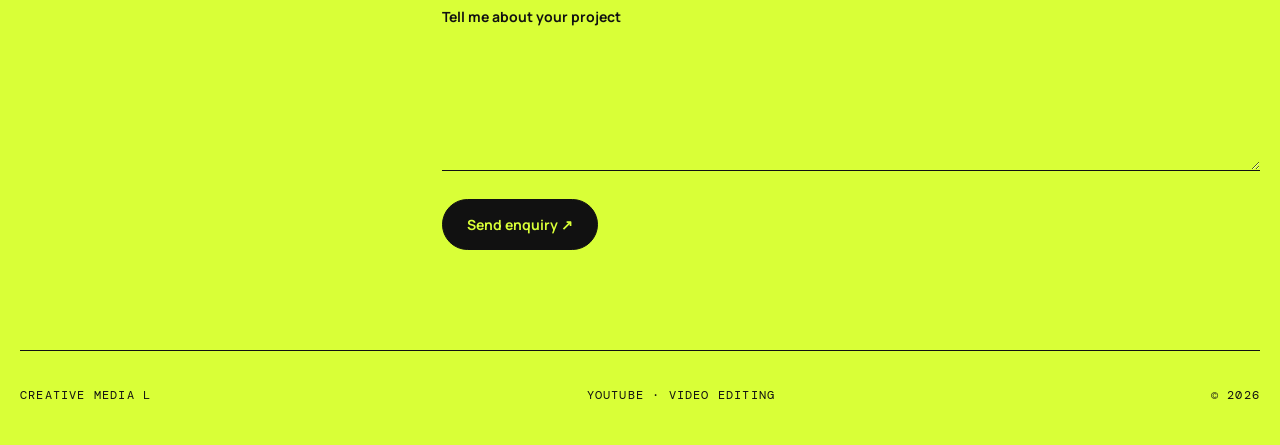
==== commit 848f512a: "Add files via upload" ====
--- a/index.html
+++ b/index.html
@@ -4,4 +4,4 @@
 <section class="section shell"><header class="section-head"><span class="eyebrow">01 / VIDEOS</span><h2>Channel work,<br>all in one place.</h2></header><div class="video"><div class="embed"><iframe src="https://www.youtube.com/embed/uGfiYxzZ2ks" title="Ludwig Trailer" allowfullscreen></iframe></div><div class="details"><span class="eyebrow">01 / TRAILER EDIT</span><h3>LUDWIG</h3><p>A trailer edit shaped around pace, atmosphere and cinematic storytelling.</p><a class="text-link" href="https://www.youtube.com/@CreativeMedia1290" target="_blank">Visit Creative Media Learner ↗</a></div></div></section>
 <section class="about"><div class="about-grid shell"><span class="eyebrow">ABOUT</span><h2>Two sides of<br>what I do.</h2><div><p>Creative Media L brings together the things I'm learning, making and offering across video and digital design.</p><p>My YouTube channel is where I share creative-media projects. Alongside it, I design websites and visual content for clubs, organisations and growing brands.</p></div></div></section></main>
 <footer class="footer" id="contact"><div class="shell"><div class="footer-top"><span class="eyebrow">CONTACT</span><h2>Want to work<br>together?</h2></div><form class="contact-form" action="https://formspree.io/f/FORM_ID" method="POST"><input type="hidden" name="subject" value="New Creative Media L website enquiry"><div class="form-row"><label>Your name<input name="name" type="text" autocomplete="name" required></label><label>Your email<input name="email" type="email" autocomplete="email" required></label></div><label>What do you need?<select name="service" required><option value="">Choose a service</option><option>Website design</option><option>Logo or branding</option><option>Social media</option><option>Video editing</option><option>Photo or graphic design</option><option>Something else</option></select></label><label>Tell me about your project<textarea name="message" rows="5" required></textarea></label><button type="submit">Send enquiry ↗</button></form><div class="bottom"><p>CREATIVE MEDIA L</p><p>YOUTUBE · VIDEO EDITING</p><p>© 2026</p></div></div></footer>
-</body></html>
+<script src="motion.js"></script></body></html>
--- a/styles.css
+++ b/styles.css
@@ -2,8 +2,16 @@
 :root{--ink:#111;--paper:#efebe3;--acid:#d9ff37;--coral:#ff694b;--line:rgba(17,17,17,.18)}*{box-sizing:border-box}html{scroll-behavior:smooth}body{margin:0;background:var(--paper);color:var(--ink);font-family:Manrope,Arial,sans-serif}a{color:inherit;text-decoration:none}.shell{width:min(100% - 40px,1400px);margin:auto}.header{height:104px;display:grid;grid-template-columns:1fr auto 1fr;align-items:center;border-bottom:1px solid var(--line)}.brand{display:flex;align-items:center;gap:12px;font-size:12px;font-weight:700;letter-spacing:.12em}.brand i{display:grid;place-items:center;width:36px;height:36px;border-radius:50%;background:var(--ink);color:var(--paper);font:800 8px Manrope;font-style:normal}.tabs{display:flex;background:rgba(17,17,17,.065);border-radius:100px;padding:5px;gap:3px}.tabs a{padding:12px 22px;border-radius:100px;font-size:13px}.tabs a.active{background:var(--ink);color:var(--paper)}.contact{justify-self:end;font-size:13px;border-bottom:1px solid}.hero{padding:66px 0 120px}.label,.eyebrow{font:10px 'DM Mono';letter-spacing:.12em}.hero h1{font-size:clamp(74px,10.8vw,166px);line-height:.78;letter-spacing:-.075em;margin:66px 0 0}.hero h1 em{font-family:Georgia,serif;font-weight:400}.intro{display:flex;justify-content:flex-end;margin:68px 0}.intro p{width:410px;font-size:17px;line-height:1.55}.feature{height:420px;position:relative;overflow:hidden;color:#fff;display:block;background:#222}.feature img{width:100%;height:100%;object-fit:cover}.shade{position:absolute;inset:0;background:linear-gradient(100deg,rgba(0,0,0,.8),transparent)}.feature-copy{position:absolute;left:34px;bottom:32px}.feature-copy span{font:9px 'DM Mono';letter-spacing:.13em}.feature-copy h2{margin:8px 0 0;font-size:25px}.play{position:absolute;left:50%;top:50%;translate:-50% -50%;width:76px;height:76px;border-radius:50%;background:#ff143d;display:grid;place-items:center;font-size:25px}.section{padding:130px 0}.section-head{display:grid;grid-template-columns:1fr 2fr;margin-bottom:75px}.section-head h2,.about h2,.footer h2{margin:0;font-size:clamp(50px,6vw,90px);line-height:.94;letter-spacing:-.06em}.video{display:grid;grid-template-columns:1.6fr .7fr;gap:50px;align-items:center}.embed{aspect-ratio:16/9}.embed iframe{width:100%;height:100%;border:0}.details h3{font-size:clamp(55px,6vw,90px);letter-spacing:-.06em;margin:30px 0 10px}.details p{line-height:1.55;margin-bottom:40px}.text-link{border-bottom:1px solid;padding-bottom:6px;font-size:13px;font-weight:700}.creative-card{height:420px;background:var(--ink);color:var(--paper);padding:32px;position:relative}.creative-card b{font-size:clamp(70px,10vw,145px);line-height:.68;letter-spacing:-.075em}.creative-card b em{font-family:Georgia,serif;color:var(--acid);font-weight:400}.services{display:grid;grid-template-columns:repeat(3,1fr);border-top:1px solid var(--line)}.services article{min-height:420px;padding:30px;border-right:1px solid var(--line)}.services h3{font-size:38px;line-height:1;margin-top:140px}.services p{line-height:1.55}.services small{font:9px 'DM Mono';letter-spacing:.1em}.portfolio{background:#d8d3c9}.project{display:grid;grid-template-columns:1.25fr .75fr;background:var(--paper);min-height:560px}.project-art{background:#173f2c;color:#fff;display:grid;place-items:center}.club{width:210px;height:210px;border:2px solid;border-radius:50%;display:grid;place-items:center;font-size:56px;font-weight:800}.project-info{padding:45px;display:flex;flex-direction:column;justify-content:center}.project-info h3{font-size:clamp(38px,4vw,62px);line-height:.95;margin:30px 0}.project-info p{line-height:1.55}.about{background:var(--ink);color:var(--paper);padding:120px 0}.about-grid{display:grid;grid-template-columns:.5fr 1.2fr 1fr;gap:60px}.about p{color:#bbb7b0;line-height:1.6;font-size:17px}.footer{background:var(--acid);padding:100px 0 30px}.footer-top{display:grid;grid-template-columns:1fr 2fr}.email{display:flex;justify-content:space-between;width:66%;margin:80px 0 100px auto;border-bottom:2px solid;padding-bottom:16px;font-size:clamp(24px,4vw,54px)}.bottom{border-top:1px solid;padding-top:24px;display:flex;justify-content:space-between;font:9px 'DM Mono';letter-spacing:.1em}
 .work-hero{padding:90px 0 110px}.work-hero h1{font-size:clamp(80px,12vw,180px);line-height:.76;letter-spacing:-.08em;margin:70px 0 55px}.work-hero h1 em{font-family:Georgia,serif;font-weight:400}.work-hero p{width:min(420px,100%);margin-left:auto;font-size:18px;line-height:1.55}.work-item{display:grid;grid-template-columns:1.35fr .65fr;gap:56px;align-items:center;margin-bottom:120px}.work-item.reverse{grid-template-columns:.65fr 1.35fr}.work-item.reverse .work-image{order:2}.work-image{min-height:520px;position:relative;overflow:hidden;background:#111;display:grid;place-items:center}.work-image img{position:absolute;inset:0;width:100%;height:100%;object-fit:cover}.evergreen-image{background:#173f2c;color:#fff}.work-copy h2{font-size:clamp(38px,4vw,64px);line-height:.95;letter-spacing:-.055em;margin:30px 0}.work-copy p{font-size:16px;line-height:1.6;margin-bottom:42px}
 .collection-section{padding:0 0 130px}.collection-grid{display:grid;grid-template-columns:1fr 1fr;gap:20px}.collection-card{height:620px;position:relative;overflow:hidden;color:#fff}.collection-card img{position:absolute;inset:0;width:100%;height:100%;object-fit:cover;transition:transform .5s}.collection-card:hover img{transform:scale(1.025)}.collection-card>div{position:absolute;inset:auto 32px 32px;z-index:2}.collection-card small{font:12px 'DM Mono';letter-spacing:.1em}.collection-card h2{font-size:clamp(60px,7vw,104px);line-height:.85;letter-spacing:-.065em;margin:14px 0 28px}.collection-card b{font-size:14px;border-bottom:1px solid;padding-bottom:6px}.photos-card img{object-position:center}.videos-card img{object-position:center}.gallery-head{padding:60px 0 100px;position:relative}.back-link{display:inline-block;margin-bottom:70px;font-size:14px;border-bottom:1px solid;padding-bottom:4px}.gallery-head h1{font-size:clamp(82px,12vw,176px);line-height:.75;letter-spacing:-.08em;margin:55px 0}.gallery-head h1 em{font-family:Georgia,serif;font-weight:400}.work-subnav{display:flex;width:max-content;background:rgba(17,17,17,.07);padding:5px;border-radius:100px;margin-left:auto}.work-subnav a{padding:12px 24px;border-radius:100px;font-size:14px}.work-subnav a.active{background:var(--ink);color:var(--paper)}.gallery{display:grid;grid-template-columns:repeat(12,1fr);gap:72px 20px;padding-bottom:140px}.gallery figure{margin:0}.gallery figure.wide{grid-column:span 7}.gallery figure.portrait{grid-column:span 5}.gallery figure:nth-child(2),.gallery figure:nth-child(4){margin-top:130px}.gallery img{display:block;width:100%;height:620px;object-fit:cover;background:#d5d0c7}.gallery figure.portrait img{height:760px}.gallery figcaption{display:flex;justify-content:space-between;gap:20px;border-top:1px solid var(--line);padding-top:14px;margin-top:14px;font-size:14px}.gallery figcaption span{font-family:'DM Mono';font-size:12px}.gallery figure:nth-child(1) img{object-position:center}.gallery figure:nth-child(2) img{object-position:center}.gallery figure:nth-child(5) img{object-position:center top}
+.sports-card{grid-column:1/-1;height:520px}.sports-card img{object-position:center 58%}.sports-card h2{max-width:760px}.sports-gallery{background:#111;color:var(--paper);padding:110px 0}.sports-grid{display:grid;grid-template-columns:repeat(2,1fr);gap:24px}.sports-piece{margin:0;position:relative;background:#222;overflow:hidden}.sports-piece img{display:block;width:100%;height:580px;object-fit:cover;transition:transform .5s}.sports-piece:hover img{transform:scale(1.02)}.sports-piece figcaption{display:flex;justify-content:space-between;gap:20px;padding:18px 0 36px;font-size:16px}.sports-piece figcaption span{font:12px 'DM Mono';letter-spacing:.1em;color:var(--acid)}
 @media(max-width:760px){.shell{width:min(100% - 28px,1400px)}.header{height:auto;padding:15px 0;grid-template-columns:auto 1fr}.brand span,.contact{display:none}.tabs{justify-self:end}.tabs a{padding:10px 9px;font-size:10px}.hero{padding:45px 0 90px}.hero h1{font-size:19vw;margin-top:50px}.intro{margin:48px 0}.intro p{width:80%;font-size:15px}.feature,.creative-card{height:280px}.section,.about{padding:90px 0}.section-head{grid-template-columns:1fr;gap:28px;margin-bottom:50px}.video,.project,.services,.about-grid,.footer-top{grid-template-columns:1fr}.details{padding-top:25px}.services article{min-height:320px;border-right:0;border-bottom:1px solid;padding:25px 0}.services h3{margin-top:100px}.project-art{min-height:360px}.project-info{padding:32px 24px 42px}.email{width:100%;margin:60px 0 90px;font-size:6vw}.bottom p:nth-child(2){display:none}.work-hero{padding:65px 0 80px}.work-hero h1{font-size:22vw;margin:50px 0}.work-hero p{margin-left:0}.work-item,.work-item.reverse{grid-template-columns:1fr;gap:32px;margin-bottom:85px}.work-item.reverse .work-image{order:0}.work-image{min-height:68vw}.work-copy h2{font-size:12vw}.collection-grid{grid-template-columns:1fr}.collection-card{height:115vw;max-height:560px}.gallery-head{padding:45px 0 70px}.back-link{margin-bottom:50px}.gallery-head h1{font-size:22vw}.work-subnav{margin-left:0}.gallery{grid-template-columns:1fr;gap:55px;padding-bottom:90px}.gallery figure.wide,.gallery figure.portrait{grid-column:auto;margin-top:0}.gallery img,.gallery figure.portrait img{height:auto;max-height:none;aspect-ratio:auto;object-fit:contain;background:#111}.gallery figcaption{font-size:13px}}
+@media(max-width:760px){.sports-card{grid-column:auto;height:115vw}.work-subnav{width:100%;overflow-x:auto}.work-subnav a{padding:11px 15px;white-space:nowrap}.sports-gallery{padding:70px 0}.sports-grid{grid-template-columns:1fr}.sports-piece img{height:auto;max-height:720px;object-fit:contain}.sports-piece figcaption{font-size:14px}}
 
 /* Private contact form */
 .contact-form{width:66%;margin:80px 0 100px auto;display:grid;gap:28px}.form-row{display:grid;grid-template-columns:1fr 1fr;gap:20px}.contact-form label{display:grid;gap:10px;font-size:14px;font-weight:700}.contact-form input,.contact-form select,.contact-form textarea{width:100%;border:0;border-bottom:1px solid var(--ink);border-radius:0;background:transparent;color:var(--ink);padding:12px 2px;font:16px Manrope,Arial,sans-serif;outline:none}.contact-form textarea{resize:vertical}.contact-form input:focus,.contact-form select:focus,.contact-form textarea:focus{border-bottom-width:3px}.contact-form button{justify-self:start;border:1px solid var(--ink);border-radius:100px;background:var(--ink);color:var(--acid);padding:15px 24px;font:700 14px Manrope,Arial,sans-serif;cursor:pointer}.contact-form button:hover{background:transparent;color:var(--ink)}.bottom{font-size:12px}
 @media(max-width:760px){.contact-form{width:100%;margin:60px 0 90px}.form-row{grid-template-columns:1fr}}
+
+/* Cinematic motion system */
+body{overflow-x:hidden}.gallery-head>.label{display:block}.header{position:sticky;top:0;z-index:40;background:color-mix(in srgb,var(--paper) 88%,transparent);backdrop-filter:blur(14px);-webkit-backdrop-filter:blur(14px);transition:transform .45s cubic-bezier(.2,.75,.25,1),background .3s}.brand i{transition:transform .6s cubic-bezier(.16,1,.3,1),background .3s,color .3s}.brand:hover i{transform:rotate(14deg) scale(1.08);background:var(--acid);color:var(--ink)}.tabs a,.contact,.text-link,.back-link,.work-subnav a{transition:background-color .3s,color .3s,transform .3s,border-color .3s}.tabs a:hover,.work-subnav a:hover{transform:translateY(-2px)}.contact:hover,.text-link:hover,.back-link:hover{border-color:transparent}.hero h1,.work-hero h1,.gallery-head h1{animation:headline-in 1.15s .15s cubic-bezier(.16,1,.3,1) both}.hero .label,.work-hero .label,.gallery-head .label,.back-link{animation:meta-in .8s .08s cubic-bezier(.16,1,.3,1) both}.hero h1 em,.work-hero h1 em,.gallery-head h1 em{display:inline-block;animation:italic-drift 1.4s .35s cubic-bezier(.16,1,.3,1) both}.feature,.collection-card,.work-image,.project-art,.sports-piece{isolation:isolate}.feature:after,.collection-card:after,.work-image:after,.sports-piece:after{content:"";position:absolute;inset:0;z-index:3;pointer-events:none;background:linear-gradient(115deg,transparent 35%,rgba(255,255,255,.2) 48%,transparent 61%);transform:translateX(-140%);transition:transform .95s cubic-bezier(.16,1,.3,1)}.feature:hover:after,.collection-card:hover:after,.work-image:hover:after,.sports-piece:hover:after{transform:translateX(140%)}.feature img,.collection-card img,.work-image img,.sports-piece img{transform:translateY(var(--parallax-y,0)) scale(1.045);transition:transform .8s cubic-bezier(.16,1,.3,1),filter .5s}.feature:hover img,.collection-card:hover img,.work-image:hover img,.sports-piece:hover img{transform:translateY(var(--parallax-y,0)) scale(1.085);filter:saturate(1.08) contrast(1.03)}.collection-card>div,.feature-copy,.work-copy{transition:transform .6s cubic-bezier(.16,1,.3,1)}.collection-card:hover>div,.feature:hover .feature-copy{transform:translateY(-10px)}.play{z-index:5;transition:transform .55s cubic-bezier(.16,1,.3,1),background .3s}.feature:hover .play,.work-image:hover .play{transform:scale(1.14) rotate(6deg)}.services article{transition:background-color .45s,color .45s,transform .45s cubic-bezier(.16,1,.3,1)}.services article:hover{background:var(--ink);color:var(--paper);transform:translateY(-12px)}.club{animation:slow-spin 18s linear infinite}.motion-reveal{opacity:0;transform:translateY(55px);transition:opacity .9s var(--reveal-delay,0ms) cubic-bezier(.16,1,.3,1),transform .9s var(--reveal-delay,0ms) cubic-bezier(.16,1,.3,1)}.motion-reveal.is-visible{opacity:1;transform:none}.page-loader{position:fixed;inset:0;z-index:9999;display:grid;grid-template-columns:auto 1fr auto;align-items:end;gap:24px;padding:34px 40px;background:#111;color:#fff;transition:clip-path .9s cubic-bezier(.76,0,.24,1);clip-path:inset(0 0 0 0)}.page-loader.is-finished{clip-path:inset(0 0 100% 0)}.loader-mark,.loader-count{font:700 14px Manrope,Arial,sans-serif;letter-spacing:.12em}.loader-count{font-size:clamp(56px,9vw,138px);line-height:.72;letter-spacing:-.08em}.loader-line{align-self:end;height:1px;background:rgba(255,255,255,.28);transform-origin:left;animation:loader-line 1s cubic-bezier(.16,1,.3,1) both}.page-leaving body{animation:page-out .45s cubic-bezier(.76,0,.24,1) both}
+@keyframes headline-in{from{opacity:0;transform:translateY(80px);clip-path:inset(0 0 100%)}to{opacity:1;transform:none;clip-path:inset(0)}}@keyframes meta-in{from{opacity:0;transform:translateY(16px)}to{opacity:1;transform:none}}@keyframes italic-drift{from{transform:translateX(40px);opacity:0}to{transform:none;opacity:1}}@keyframes loader-line{from{transform:scaleX(0)}to{transform:scaleX(1)}}@keyframes slow-spin{to{transform:rotate(360deg)}}@keyframes page-out{to{opacity:0;transform:translateY(-18px)}}
+@media(max-width:760px){.header{backdrop-filter:blur(10px);-webkit-backdrop-filter:blur(10px)}.page-loader{padding:24px 16px;gap:14px}.loader-mark{font-size:12px}.loader-count{font-size:20vw}.motion-reveal{transform:translateY(32px)}}
+@media(prefers-reduced-motion:reduce){html{scroll-behavior:auto}*,*:before,*:after{animation-duration:.01ms!important;animation-iteration-count:1!important;transition-duration:.01ms!important}.motion-reveal{opacity:1;transform:none}.feature img,.collection-card img,.work-image img,.sports-piece img{transform:none}.page-loader{display:none}}
